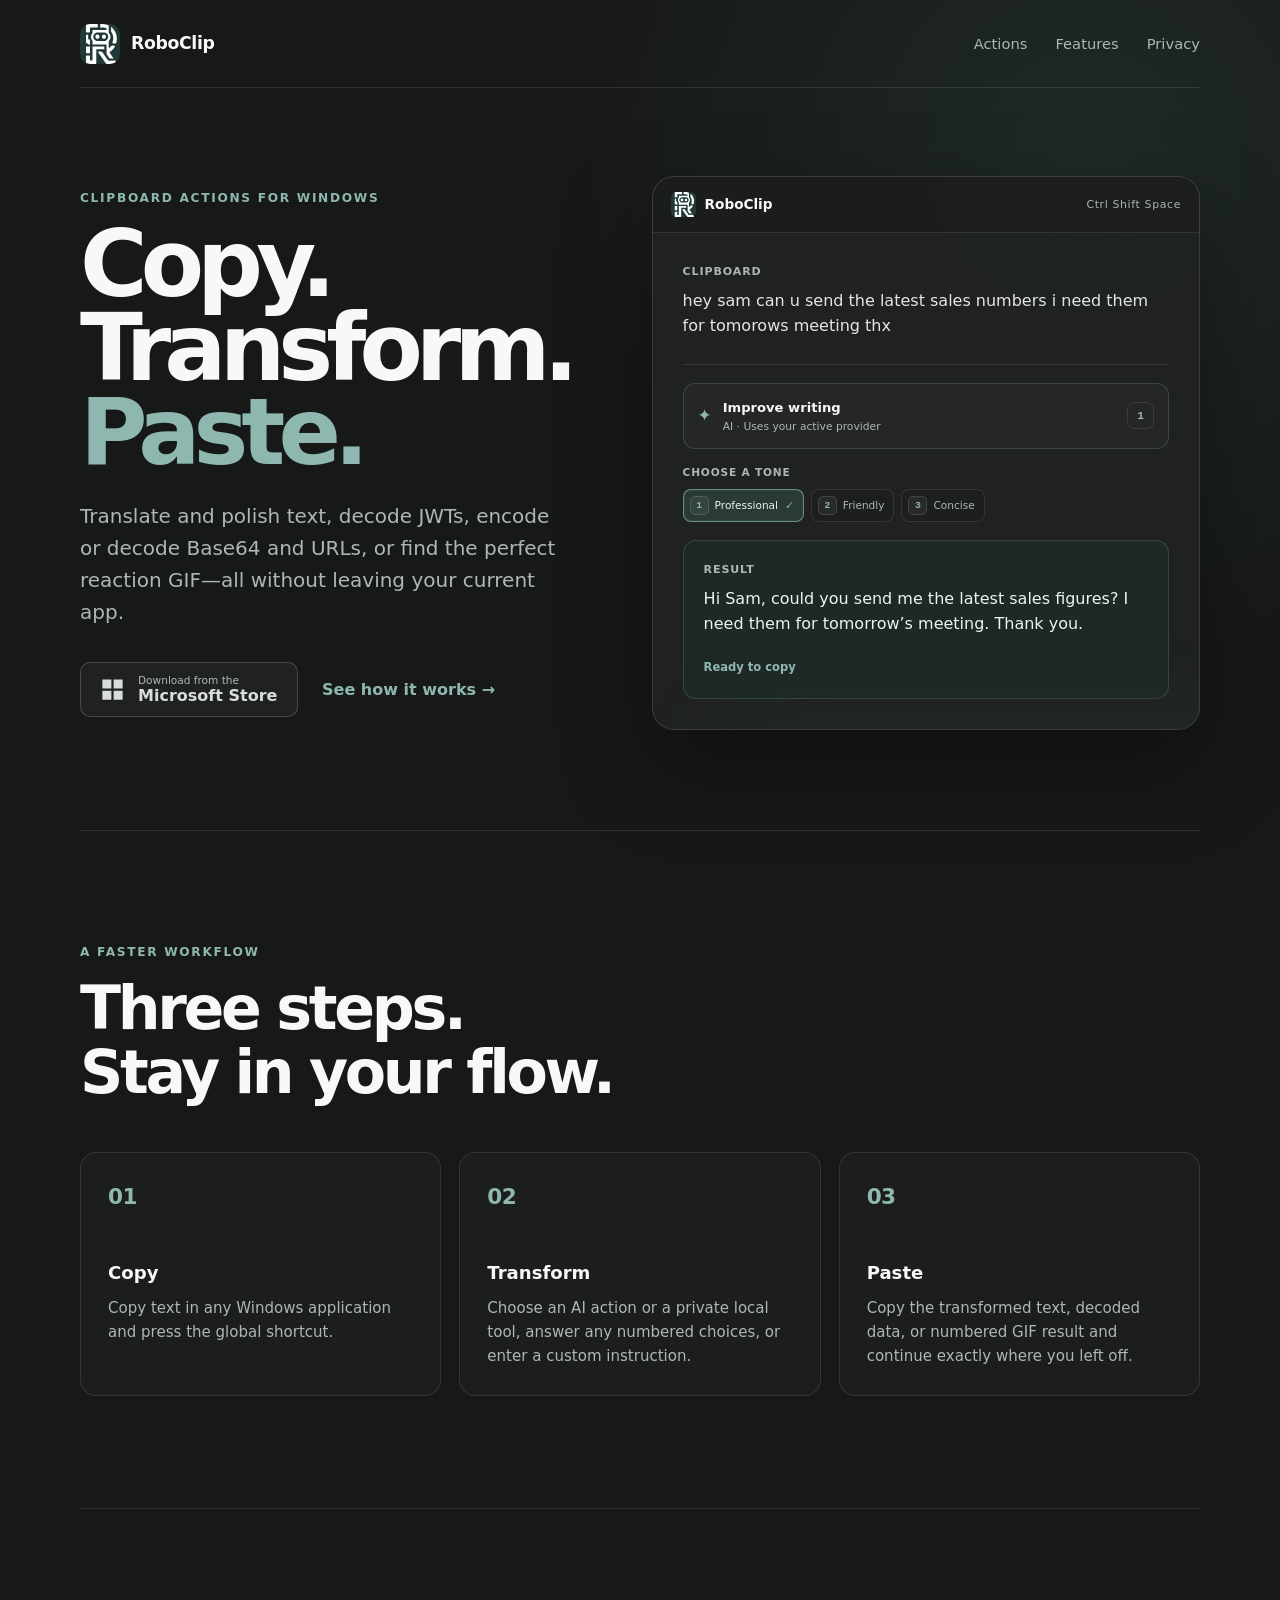
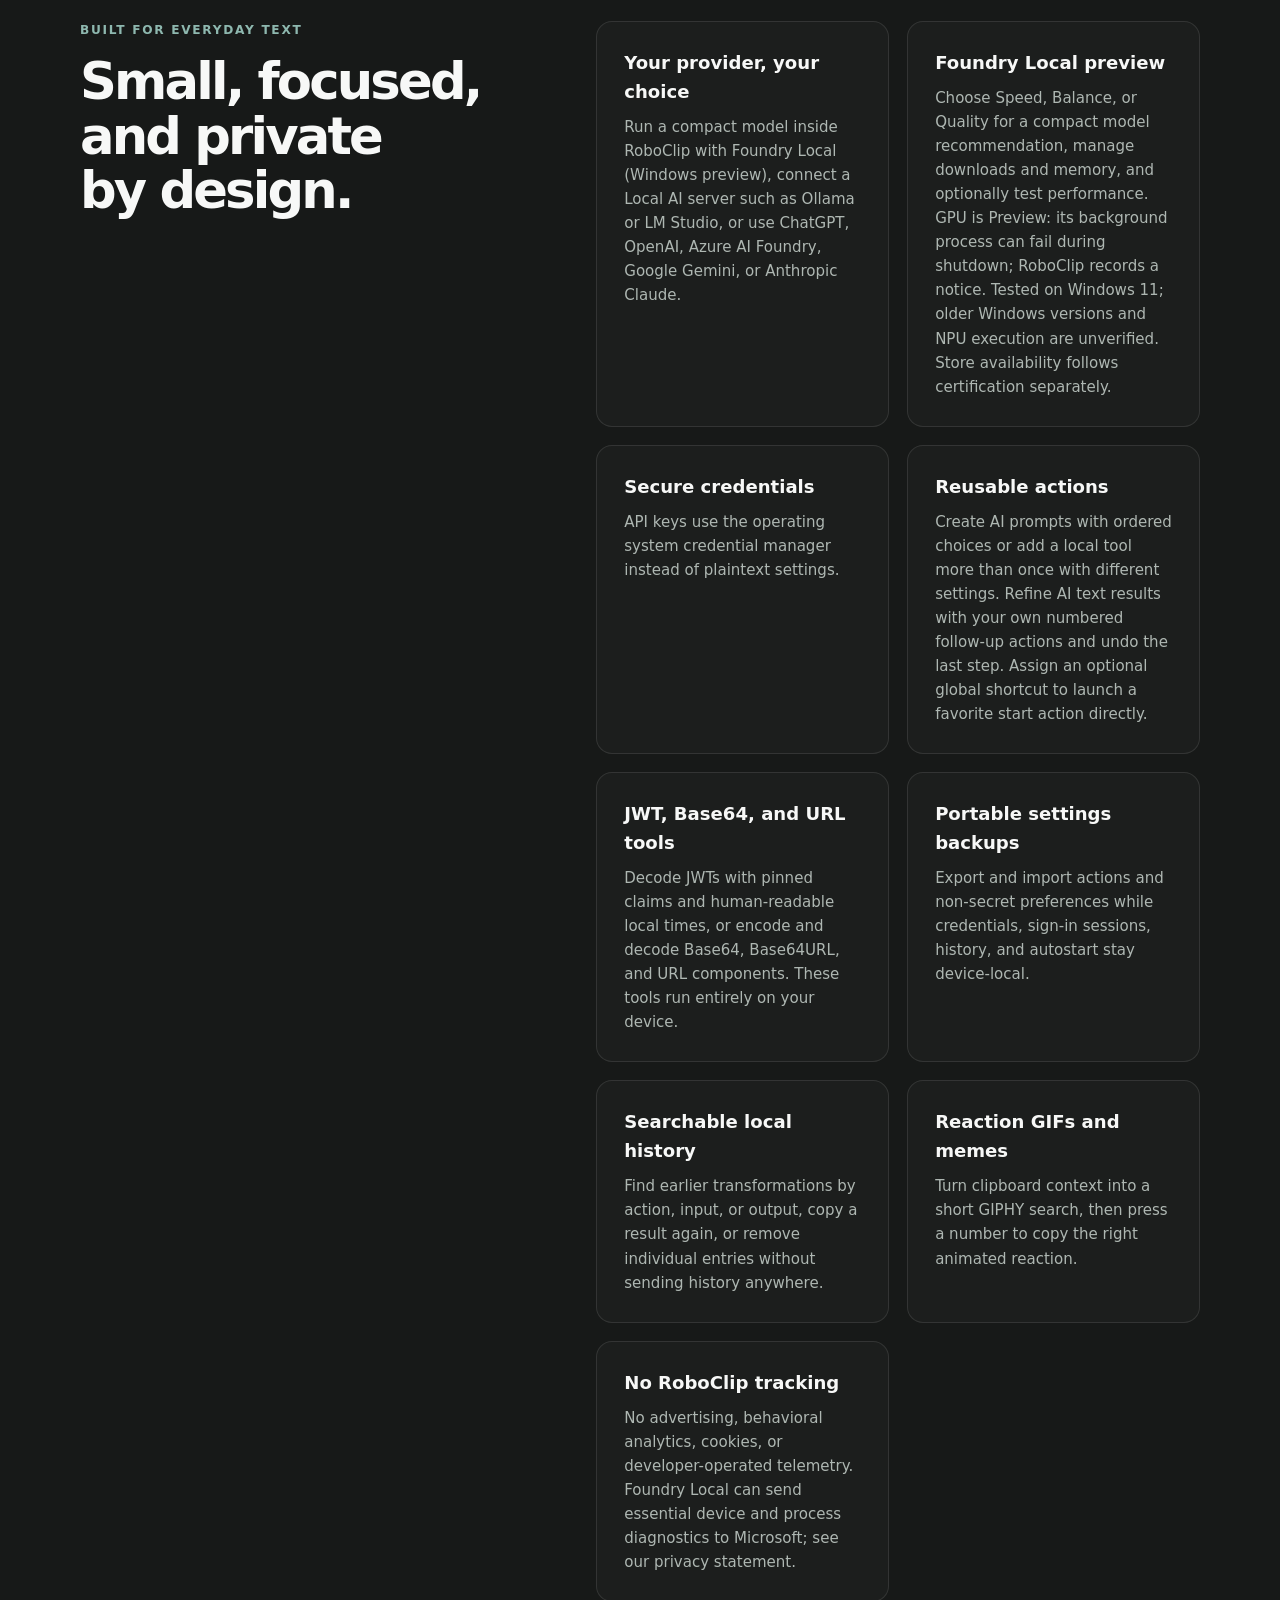
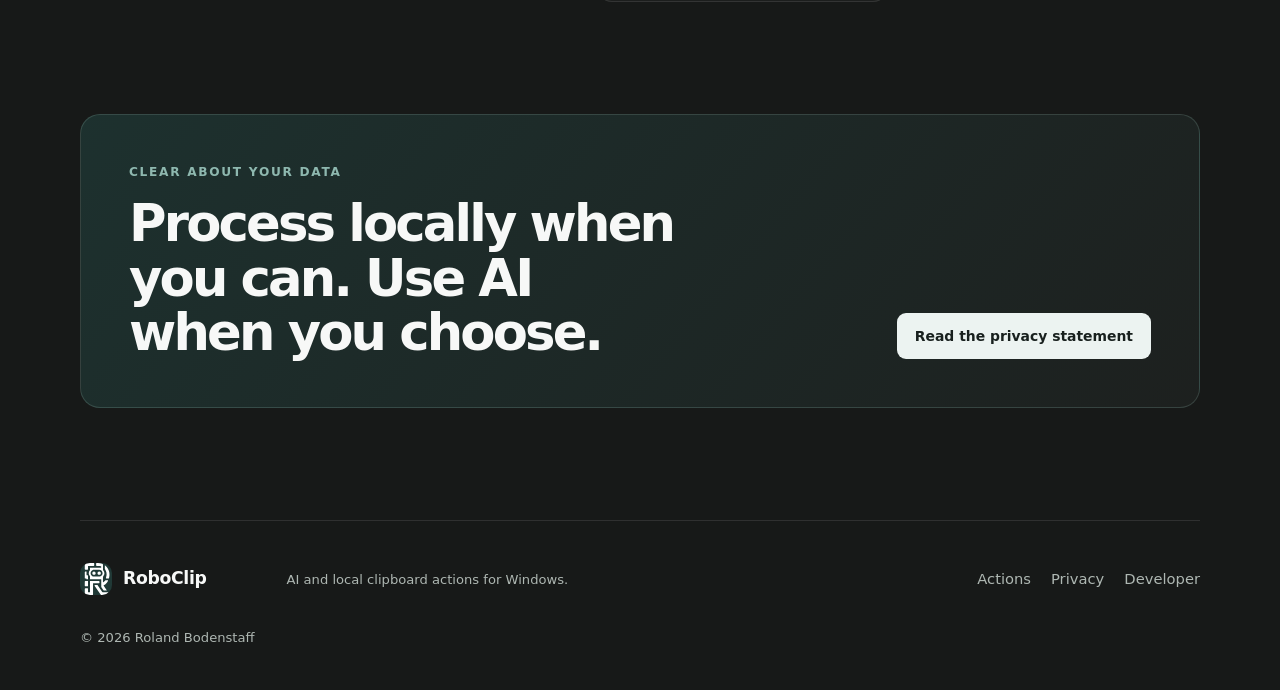
==== index.html @ 467a1751 "docs: align Foundry Local preview and privacy with 0.13.0" ====
<!doctype html>
<html lang="en">
  <head>
    <meta charset="utf-8" />
    <meta name="viewport" content="width=device-width, initial-scale=1" />
    <meta name="theme-color" content="#203936" />
    <meta
      name="description"
      content="RoboClip is a lightweight clipboard assistant for Windows with AI actions and private local tools. Copy, transform, and paste without breaking your flow."
    />
    <meta property="og:title" content="RoboClip — Copy. Transform. Paste." />
    <meta
      property="og:description"
      content="A private-by-design clipboard assistant with AI actions and local tools for Windows."
    />
    <meta property="og:type" content="website" />
    <title>RoboClip — Copy. Transform. Paste.</title>
    <link rel="icon" href="icon.svg" type="image/svg+xml" />
    <link rel="stylesheet" href="styles.css" />
  </head>
  <body>
    <header class="site-header">
      <a class="brand" href="./" aria-label="RoboClip home">
        <img src="icon.svg" width="40" height="40" alt="" />
        <span>RoboClip</span>
      </a>
      <nav aria-label="Primary navigation">
        <a href="actions.html">Actions</a>
        <a class="nav-secondary" href="#features">Features</a>
        <a href="privacy.html">Privacy</a>
      </nav>
    </header>

    <main>
      <section class="hero">
        <div class="hero-copy">
          <p class="eyebrow">Clipboard actions for Windows</p>
          <h1>Copy. Transform.<br /><span>Paste.</span></h1>
          <p class="hero-text">
            Translate and polish text, decode JWTs, encode or decode Base64 and URLs, or
            find the perfect reaction GIF—all without leaving your current app.
          </p>
          <div class="actions">
            <a
              class="store-button"
              href="https://apps.microsoft.com/detail/9p1s52pj8mfq?hl=en-US&amp;gl=NL"
              aria-label="Download RoboClip from Microsoft Store"
            >
              <svg viewBox="0 0 24 24" aria-hidden="true">
                <path d="M3 3h8v8H3V3Zm10 0h8v8h-8V3ZM3 13h8v8H3v-8Zm10 0h8v8h-8v-8Z" />
              </svg>
              <span><small>Download from the</small>Microsoft Store</span>
            </a>
            <a class="text-link" href="#how-it-works">See how it works <span aria-hidden="true">→</span></a>
          </div>
        </div>

        <div class="demo-card" aria-label="Example RoboClip transformation">
          <div class="demo-topbar">
            <span class="demo-brand"><img src="icon.svg" width="25" height="25" alt="" /> RoboClip</span>
            <span class="shortcut">Ctrl Shift Space</span>
          </div>
          <div class="demo-content">
            <p class="demo-label">Clipboard</p>
            <p class="clipboard-text">hey sam can u send the latest sales numbers i need them for tomorows meeting thx</p>
            <div class="demo-action">
              <span class="demo-action-icon" aria-hidden="true">✦</span>
              <span>
                <strong>Improve writing</strong>
                <small>AI · Uses your active provider</small>
              </span>
              <span class="demo-key">1</span>
            </div>
            <div class="tone-picker" aria-label="Tone selection">
              <span class="tone-label">Choose a tone</span>
              <div class="tone-options">
                <span class="tone-option tone-option-active"><kbd>1</kbd> Professional <span class="tone-check" aria-label="Selected">✓</span></span>
                <span class="tone-option"><kbd>2</kbd> Friendly</span>
                <span class="tone-option"><kbd>3</kbd> Concise</span>
              </div>
            </div>
            <div class="result">
              <p class="demo-label">Result</p>
              <p class="result-text">Hi Sam, could you send me the latest sales figures? I need them for tomorrow’s meeting. Thank you.</p>
              <span class="copied">Ready to copy</span>
            </div>
          </div>
        </div>
      </section>

      <section class="section" id="how-it-works">
        <p class="eyebrow">A faster workflow</p>
        <h2 class="workflow-title">Three steps. Stay in your flow.</h2>
        <div class="steps">
          <article>
            <span class="step-number">01</span>
            <h3>Copy</h3>
            <p>Copy text in any Windows application and press the global shortcut.</p>
          </article>
          <article>
            <span class="step-number">02</span>
            <h3>Transform</h3>
            <p>Choose an AI action or a private local tool, answer any numbered choices, or enter a custom instruction.</p>
          </article>
          <article>
            <span class="step-number">03</span>
            <h3>Paste</h3>
            <p>Copy the transformed text, decoded data, or numbered GIF result and continue exactly where you left off.</p>
          </article>
        </div>
      </section>

      <section class="section feature-section" id="features">
        <div>
          <p class="eyebrow">Built for everyday text</p>
          <h2>Small, focused, and private by design.</h2>
        </div>
        <div class="feature-grid">
          <article>
            <h3>Your provider, your choice</h3>
            <p>Run a compact model inside RoboClip with Foundry Local (Windows preview), connect a Local AI server such as Ollama or LM Studio, or use ChatGPT, OpenAI, Azure AI Foundry, Google Gemini, or Anthropic Claude.</p>
          </article>
          <article>
            <h3>Foundry Local preview</h3>
            <p>Choose Speed, Balance, or Quality for a compact model recommendation, manage downloads and memory, and optionally test performance. GPU is Preview: its background process can fail during shutdown; RoboClip records a notice. Tested on Windows 11; older Windows versions and NPU execution are unverified. Store availability follows certification separately.</p>
          </article>
          <article>
            <h3>Secure credentials</h3>
            <p>API keys use the operating system credential manager instead of plaintext settings.</p>
          </article>
          <article>
            <h3>Reusable actions</h3>
            <p>Create AI prompts with ordered choices or add a local tool more than once with different settings. Refine AI text results with your own numbered follow-up actions and undo the last step. Assign an optional global shortcut to launch a favorite start action directly.</p>
          </article>
          <article>
            <h3>JWT, Base64, and URL tools</h3>
            <p>Decode JWTs with pinned claims and human-readable local times, or encode and decode Base64, Base64URL, and URL components. These tools run entirely on your device.</p>
          </article>
          <article>
            <h3>Portable settings backups</h3>
            <p>Export and import actions and non-secret preferences while credentials, sign-in sessions, history, and autostart stay device-local.</p>
          </article>
          <article>
            <h3>Searchable local history</h3>
            <p>Find earlier transformations by action, input, or output, copy a result again, or remove individual entries without sending history anywhere.</p>
          </article>
          <article>
            <h3>Reaction GIFs and memes</h3>
            <p>Turn clipboard context into a short GIPHY search, then press a number to copy the right animated reaction.</p>
          </article>
          <article>
            <h3>No RoboClip tracking</h3>
            <p>No advertising, behavioral analytics, cookies, or developer-operated telemetry. Foundry Local can send essential device and process diagnostics to Microsoft; see our privacy statement.</p>
          </article>
        </div>
      </section>

      <section class="privacy-callout">
        <div>
          <p class="eyebrow">Clear about your data</p>
          <h2>Process locally when you can. Use AI when you choose.</h2>
        </div>
        <a class="button" href="privacy.html">Read the privacy statement</a>
      </section>
    </main>

    <footer>
      <div class="brand footer-brand">
        <img src="icon.svg" width="32" height="32" alt="" />
        <span>RoboClip</span>
      </div>
      <p>AI and local clipboard actions for Windows.</p>
      <div class="footer-links">
        <a href="actions.html">Actions</a>
        <a href="privacy.html">Privacy</a>
        <a href="https://github.com/rolandbodenstaff">Developer</a>
      </div>
      <p class="copyright">© 2026 Roland Bodenstaff</p>
    </footer>
  </body>
</html>
---- styles.css ----
:root {
  color-scheme: dark;
  --bg: #171918;
  --surface: #202321;
  --surface-raised: #292d2a;
  --green: #203936;
  --green-light: #8eb8af;
  --text: #f7f8f7;
  --muted: #aeb7b2;
  --line: rgba(255, 255, 255, 0.1);
  --max: 1120px;
}

* { box-sizing: border-box; }

html { scroll-behavior: smooth; }

body {
  margin: 0;
  background:
    radial-gradient(circle at 85% 4%, rgba(63, 106, 99, 0.2), transparent 32rem),
    var(--bg);
  color: var(--text);
  font-family: Inter, ui-sans-serif, system-ui, -apple-system, BlinkMacSystemFont, "Segoe UI", sans-serif;
  line-height: 1.6;
}

a { color: inherit; }

.site-header,
main,
footer {
  width: min(calc(100% - 40px), var(--max));
  margin-inline: auto;
}

.site-header {
  min-height: 88px;
  display: flex;
  align-items: center;
  justify-content: space-between;
  border-bottom: 1px solid var(--line);
}

.brand {
  display: inline-flex;
  align-items: center;
  gap: 11px;
  text-decoration: none;
  font-size: 1.08rem;
  font-weight: 700;
  letter-spacing: -0.02em;
}

.brand img { border-radius: 10px; }

nav { display: flex; gap: 28px; }

nav a,
.footer-links a {
  color: var(--muted);
  text-decoration: none;
  font-size: 0.92rem;
}

nav a:hover,
.footer-links a:hover,
.text-link:hover { color: var(--text); }

.hero {
  min-height: 680px;
  display: grid;
  grid-template-columns: 0.94fr 1.06fr;
  align-items: center;
  gap: 80px;
  padding: 88px 0 100px;
}

.eyebrow {
  margin: 0 0 14px;
  color: var(--green-light);
  font-size: 0.76rem;
  font-weight: 750;
  letter-spacing: 0.14em;
  text-transform: uppercase;
}

h1,
h2,
h3,
p { margin-top: 0; }

h1 {
  margin-bottom: 26px;
  font-size: clamp(3.7rem, 7.2vw, 6.6rem);
  line-height: 0.91;
  letter-spacing: -0.075em;
}

h1 span { color: var(--green-light); }

.hero-text {
  max-width: 590px;
  color: var(--muted);
  font-size: clamp(1.05rem, 2vw, 1.25rem);
}

.actions {
  display: flex;
  align-items: center;
  flex-wrap: wrap;
  gap: 24px;
  margin-top: 34px;
}

.store-button {
  display: inline-flex;
  align-items: center;
  gap: 12px;
  min-width: 218px;
  padding: 11px 18px;
  border: 1px solid rgba(255, 255, 255, 0.18);
  border-radius: 10px;
  background: rgba(255, 255, 255, 0.04);
  color: #d8dcda;
  font-weight: 650;
  line-height: 1.15;
  text-decoration: none;
  transition: border-color 160ms ease, background 160ms ease;
}

.store-button:hover { border-color: #416963; background: rgba(32, 57, 54, 0.72); }
.store-button svg { width: 27px; fill: currentColor; }
.store-button small { display: block; color: var(--muted); font-size: 0.66rem; font-weight: 500; }
.text-link { color: var(--green-light); text-decoration: none; font-weight: 650; }

.demo-card {
  position: relative;
  overflow: hidden;
  border: 1px solid rgba(255, 255, 255, 0.12);
  border-radius: 22px;
  background: rgba(32, 35, 33, 0.95);
  box-shadow: 0 36px 90px rgba(0, 0, 0, 0.34);
}

.demo-card::after {
  content: "";
  position: absolute;
  inset: auto -15% -45% 15%;
  height: 240px;
  background: rgba(63, 106, 99, 0.15);
  filter: blur(50px);
  pointer-events: none;
}

.demo-topbar {
  display: flex;
  align-items: center;
  justify-content: space-between;
  padding: 15px 18px;
  border-bottom: 1px solid var(--line);
  background: rgba(0, 0, 0, 0.14);
}

.demo-brand { display: flex; align-items: center; gap: 9px; font-size: 0.85rem; font-weight: 700; }
.shortcut { color: var(--muted); font-size: 0.68rem; letter-spacing: 0.06em; }
.demo-content { position: relative; z-index: 1; padding: 30px; }
.demo-label { margin-bottom: 7px; color: var(--muted); font-size: 0.69rem; font-weight: 700; letter-spacing: 0.08em; text-transform: uppercase; }
.clipboard-text { padding-bottom: 25px; border-bottom: 1px solid var(--line); color: #e3e6e4; }
.demo-action {
  display: flex;
  align-items: center;
  gap: 11px;
  margin: 18px 0;
  padding: 13px 14px;
  border: 1px solid rgba(142, 184, 175, 0.22);
  border-radius: 12px;
  background: rgba(255, 255, 255, 0.025);
}
.demo-action-icon { color: var(--green-light); font-size: 1.05rem; }
.demo-action strong { display: block; font-size: 0.82rem; }
.demo-action small { display: block; color: var(--muted); font-size: 0.67rem; }
.demo-key {
  display: grid;
  width: 27px;
  height: 27px;
  margin-left: auto;
  place-items: center;
  border: 1px solid var(--line);
  border-radius: 7px;
  color: var(--muted);
  font: 700 0.7rem ui-monospace, SFMono-Regular, Consolas, monospace;
}
.tone-picker { margin: -3px 0 18px; }
.tone-label { display: block; margin-bottom: 8px; color: var(--muted); font-size: 0.66rem; font-weight: 700; text-transform: uppercase; letter-spacing: 0.08em; }
.tone-options { display: flex; flex-wrap: wrap; gap: 7px; }
.tone-option { display: inline-flex; align-items: center; gap: 6px; padding: 6px 9px 6px 6px; border: 1px solid var(--line); border-radius: 8px; background: rgba(0, 0, 0, 0.08); color: var(--muted); font-size: 0.66rem; white-space: nowrap; }
.tone-option-active { border-color: rgba(142, 184, 175, 0.65); background: rgba(63, 106, 99, 0.34); color: #eef2f0; box-shadow: inset 0 0 0 1px rgba(142, 184, 175, 0.08); }
.tone-option kbd { display: grid; width: 19px; height: 19px; place-items: center; border: 1px solid rgba(255, 255, 255, 0.13); border-radius: 5px; background: rgba(255, 255, 255, 0.05); color: var(--green-light); font: 700 0.61rem ui-monospace, SFMono-Regular, Consolas, monospace; }
.tone-check { margin-left: 1px; color: var(--green-light); font-weight: 800; }
.result { padding: 20px; border: 1px solid rgba(142, 184, 175, 0.2); border-radius: 13px; background: rgba(32, 57, 54, 0.3); }
.result-text { margin-bottom: 16px; color: #eef2f0; }
.copied { color: var(--green-light); font-size: 0.72rem; font-weight: 700; }

.section { padding: 112px 0; border-top: 1px solid var(--line); }

h2 {
  max-width: 760px;
  margin-bottom: 48px;
  font-size: clamp(2.15rem, 4.7vw, 4rem);
  line-height: 1.06;
  letter-spacing: -0.055em;
  text-wrap: balance;
}

.workflow-title { max-width: 920px; }

.steps,
.feature-grid { display: grid; grid-template-columns: repeat(3, 1fr); gap: 18px; }

.steps article,
.feature-grid article {
  min-height: 230px;
  padding: 27px;
  border: 1px solid var(--line);
  border-radius: 16px;
  background: rgba(255, 255, 255, 0.025);
}

.step-number { display: block; margin-bottom: 44px; color: var(--green-light); font-size: 1.35rem; font-weight: 800; letter-spacing: -0.03em; }
h3 { margin-bottom: 8px; font-size: 1.13rem; }
.steps p,
.feature-grid p { margin-bottom: 0; color: var(--muted); font-size: 0.94rem; }

.feature-section {
  display: grid;
  grid-template-columns: 0.85fr 1.15fr;
  gap: 70px;
}

.feature-section h2 { font-size: clamp(2.1rem, 4vw, 3.5rem); }
.feature-grid { grid-template-columns: repeat(2, 1fr); }
.feature-grid article { min-height: 190px; }

.privacy-callout {
  display: flex;
  align-items: end;
  justify-content: space-between;
  gap: 50px;
  margin: 0 0 112px;
  padding: 48px;
  border: 1px solid rgba(142, 184, 175, 0.22);
  border-radius: 20px;
  background: linear-gradient(130deg, rgba(32, 57, 54, 0.75), rgba(32, 35, 33, 0.75));
}

.privacy-callout h2 { max-width: 780px; margin-bottom: 0; font-size: clamp(1.8rem, 4vw, 3.2rem); }
.button { flex: 0 0 auto; padding: 12px 18px; border-radius: 9px; background: #ecf3f1; color: #18201e; text-decoration: none; font-size: 0.87rem; font-weight: 750; }

footer {
  display: grid;
  grid-template-columns: auto 1fr auto;
  align-items: center;
  gap: 32px;
  padding: 42px 0;
  border-top: 1px solid var(--line);
  color: var(--muted);
  font-size: 0.82rem;
}

footer p { margin: 0; }
.footer-brand { color: var(--text); }
.footer-links { display: flex; gap: 20px; }
.copyright { text-align: right; }

.legal-main { max-width: 840px; padding: 76px 0 120px; }
.legal-main h1 { margin-bottom: 18px; font-size: clamp(3rem, 7vw, 5rem); }
.legal-meta { margin-bottom: 60px; color: var(--muted); }
.legal-intro { margin-bottom: 50px; color: #d9dedb; font-size: 1.15rem; }
.legal-main section { padding: 30px 0; border-top: 1px solid var(--line); }
.legal-main h2 { margin-bottom: 18px; font-size: 1.6rem; letter-spacing: -0.03em; }
.legal-main p,
.legal-main li { color: #c3cbc7; }
.legal-main li + li { margin-top: 8px; }
.legal-main a { color: var(--green-light); }

.guide-main { max-width: 960px; padding: 76px 0 120px; }
.guide-hero { max-width: 780px; margin-bottom: 74px; }
.guide-hero h1 { margin-bottom: 24px; font-size: clamp(3.1rem, 7vw, 5.6rem); }
.guide-intro { color: #d9dedb; font-size: 1.18rem; }
.guide-section { padding: 46px 0; border-top: 1px solid var(--line); }
.guide-section h2 { margin-bottom: 22px; font-size: clamp(1.8rem, 4vw, 2.7rem); }
.guide-section > p { max-width: 760px; color: #c3cbc7; }
.guide-grid { display: grid; grid-template-columns: repeat(3, 1fr); gap: 16px; margin-top: 28px; }
.guide-card { padding: 24px; border: 1px solid var(--line); border-radius: 15px; background: rgba(255, 255, 255, 0.025); }
.guide-card .step-number { margin-bottom: 22px; }
.guide-card p { margin-bottom: 0; color: var(--muted); font-size: 0.92rem; }
.action-types { display: grid; grid-template-columns: 1fr 1fr; gap: 18px; margin-top: 28px; }
.action-type { padding: 28px; border: 1px solid var(--line); border-radius: 16px; background: rgba(255, 255, 255, 0.025); }
.action-type p { color: var(--muted); }
.action-type p:last-child { margin-bottom: 0; }
.action-example { margin-top: 26px; padding: 24px; border: 1px solid rgba(142, 184, 175, 0.22); border-radius: 16px; background: rgba(32, 57, 54, 0.32); }
.action-example pre { overflow-x: auto; margin: 0; color: #e8efed; font: 0.88rem/1.7 ui-monospace, SFMono-Regular, Consolas, monospace; white-space: pre-wrap; }
.tip-list { padding-left: 1.25rem; color: #c3cbc7; }
.tip-list li + li { margin-top: 10px; }
.guide-cta { display: flex; align-items: center; justify-content: space-between; gap: 30px; margin-top: 26px; padding: 28px; border: 1px solid rgba(142, 184, 175, 0.22); border-radius: 16px; background: linear-gradient(130deg, rgba(32, 57, 54, 0.72), rgba(32, 35, 33, 0.72)); }
.guide-cta p { margin: 0; color: #d9dedb; }

@media (max-width: 850px) {
  .hero { grid-template-columns: 1fr; gap: 60px; padding-top: 70px; }
  .feature-section { grid-template-columns: 1fr; gap: 20px; }
  .steps { grid-template-columns: 1fr; }
  .steps article { min-height: 0; }
  .step-number { margin-bottom: 32px; }
  .privacy-callout { align-items: flex-start; flex-direction: column; }
  .guide-grid { grid-template-columns: 1fr; }
  .action-types { grid-template-columns: 1fr; }
  footer { grid-template-columns: 1fr; gap: 15px; }
  .copyright { text-align: left; }
}

@media (max-width: 560px) {
  .site-header, main, footer { width: min(calc(100% - 28px), var(--max)); }
  .site-header { min-height: 72px; }
  nav { gap: 16px; }
  nav { gap: 14px; }
  nav .nav-secondary { display: none; }
  .hero { min-height: auto; padding: 62px 0 80px; }
  h1 { font-size: 3.7rem; }
  .demo-content { padding: 22px; }
  .section { padding: 82px 0; }
  .feature-grid { grid-template-columns: 1fr; }
  .feature-grid article { min-height: 0; }
  .privacy-callout { margin-bottom: 82px; padding: 30px; }
  .guide-main { padding-top: 58px; }
  .guide-cta { align-items: flex-start; flex-direction: column; }
}

@media (prefers-reduced-motion: reduce) {
  html { scroll-behavior: auto; }
}
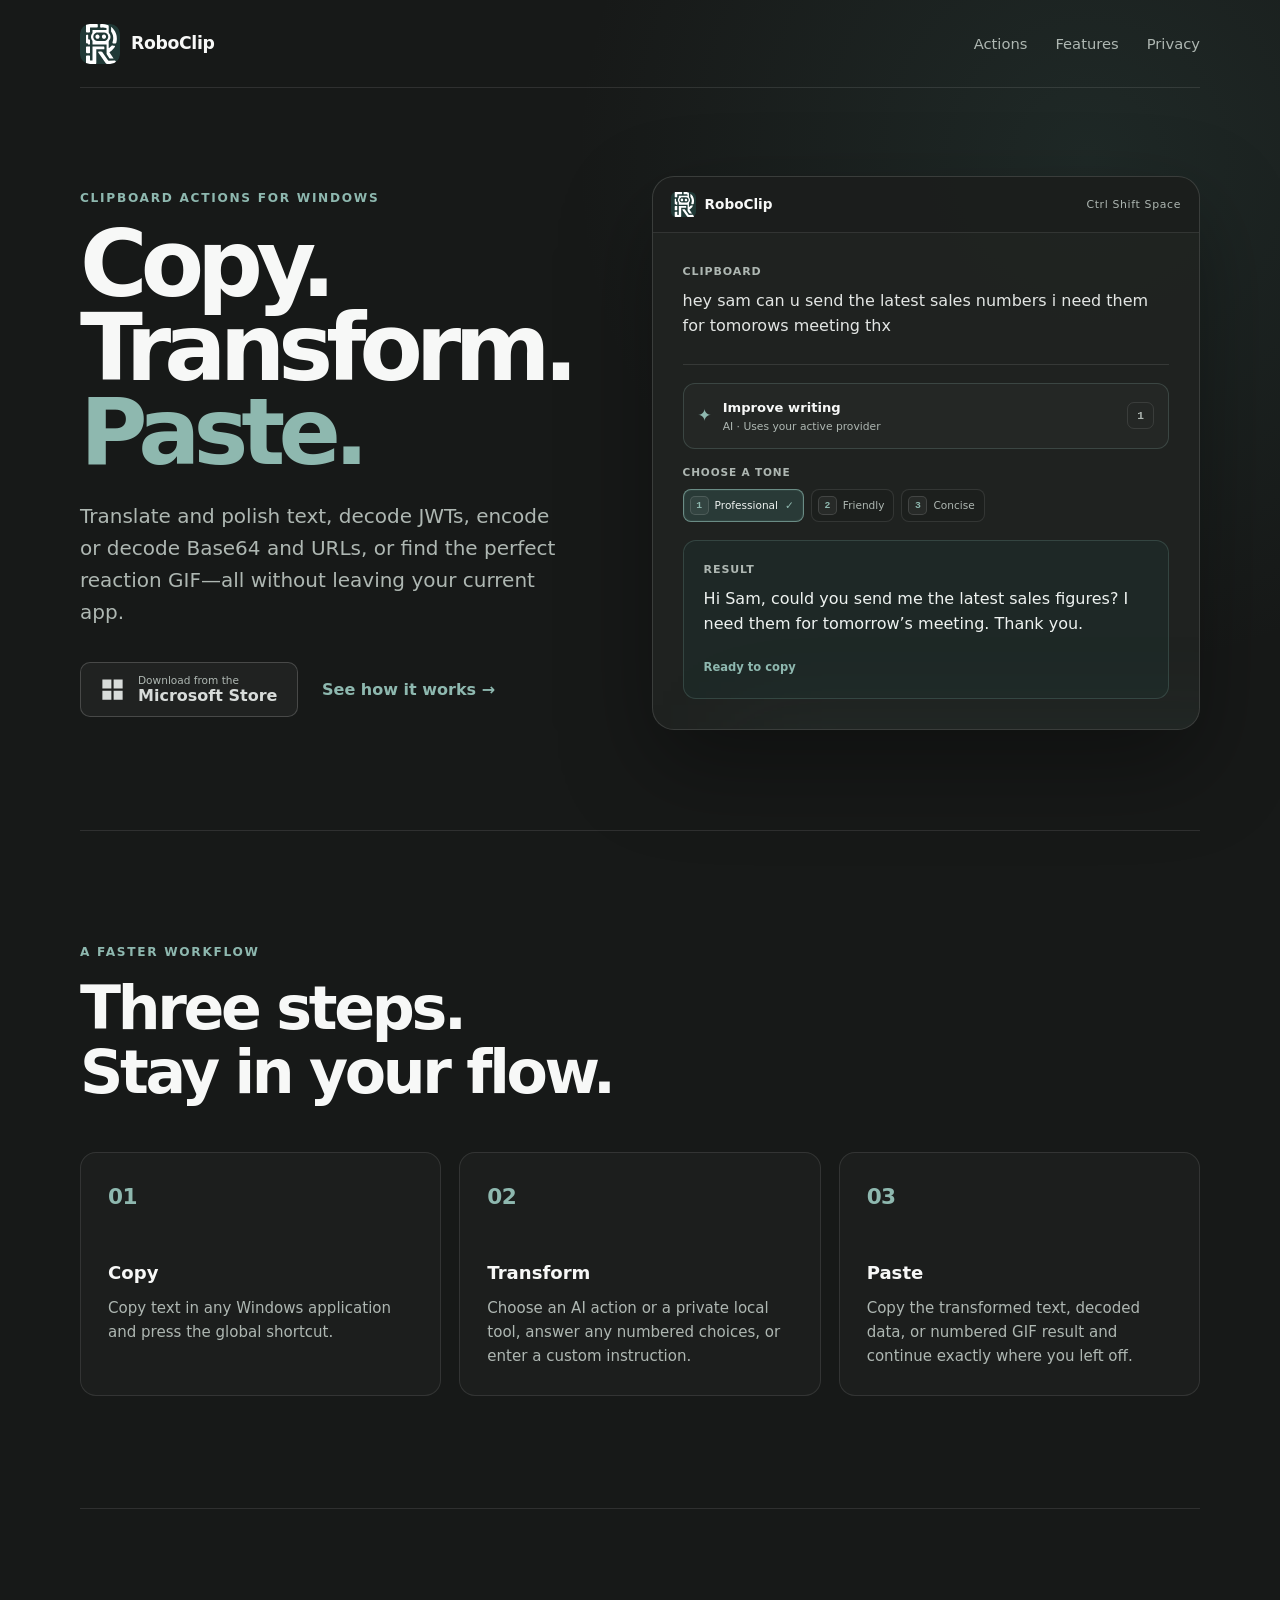
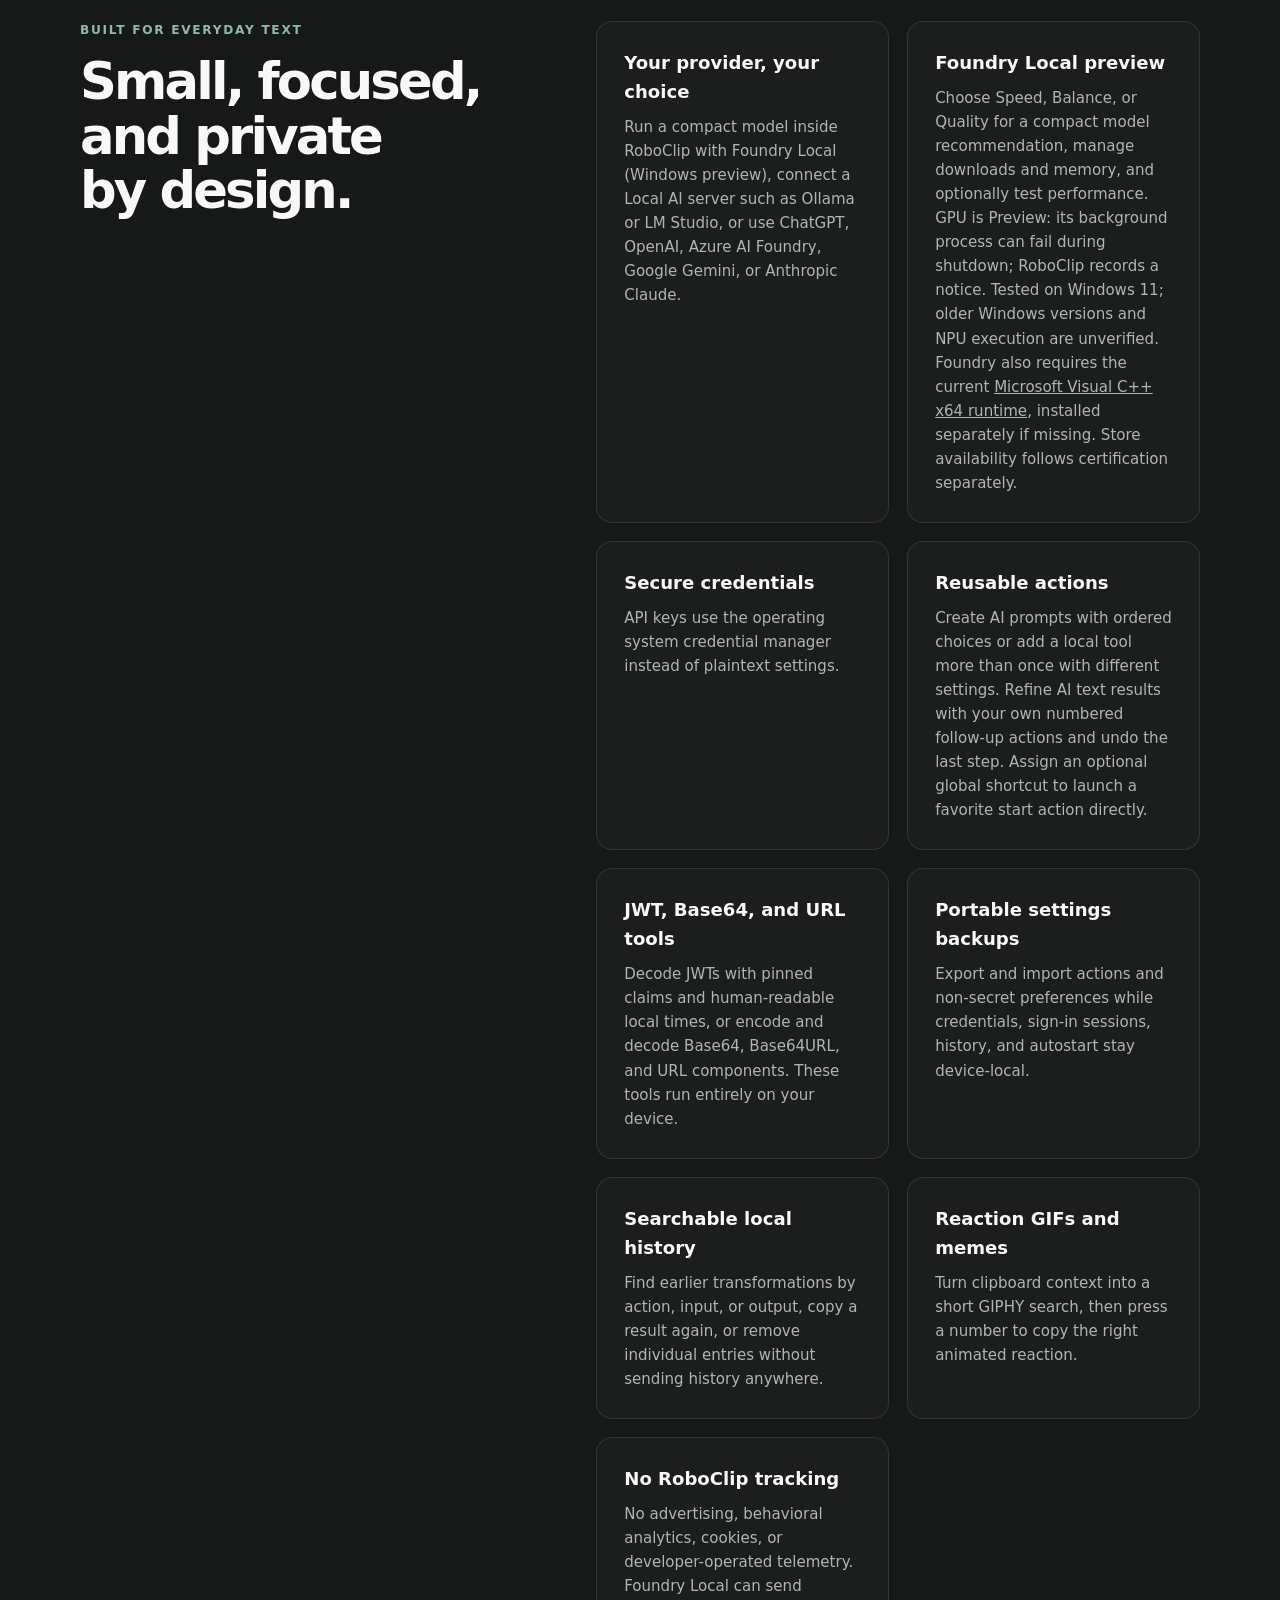
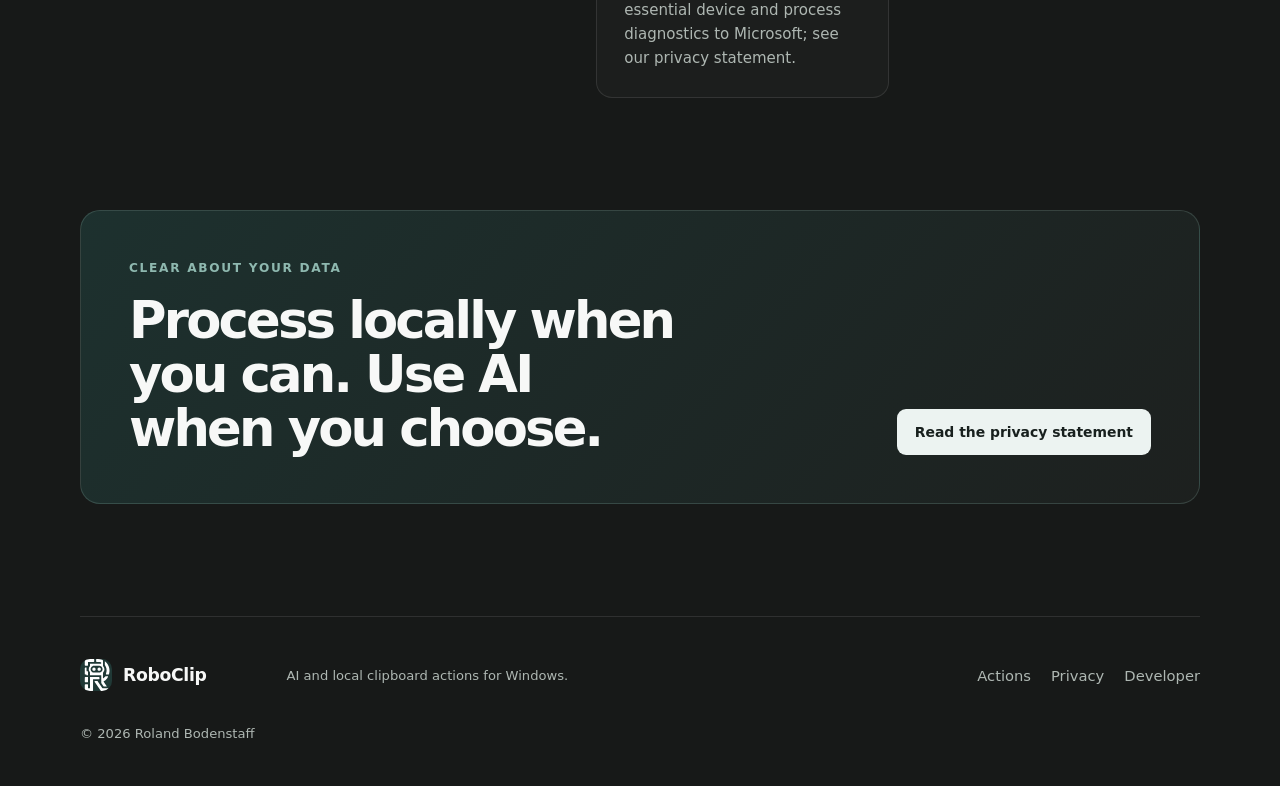
==== commit 4a6ca951: "docs: state native Windows runtime prerequisite" ====
--- a/index.html
+++ b/index.html
@@ -122,7 +122,7 @@
           </article>
           <article>
             <h3>Foundry Local preview</h3>
-            <p>Choose Speed, Balance, or Quality for a compact model recommendation, manage downloads and memory, and optionally test performance. GPU is Preview: its background process can fail during shutdown; RoboClip records a notice. Tested on Windows 11; older Windows versions and NPU execution are unverified. Store availability follows certification separately.</p>
+            <p>Choose Speed, Balance, or Quality for a compact model recommendation, manage downloads and memory, and optionally test performance. GPU is Preview: its background process can fail during shutdown; RoboClip records a notice. Tested on Windows 11; older Windows versions and NPU execution are unverified. Foundry also requires the current <a href="https://learn.microsoft.com/en-us/cpp/windows/latest-supported-vc-redist/">Microsoft Visual C++ x64 runtime</a>, installed separately if missing. Store availability follows certification separately.</p>
           </article>
           <article>
             <h3>Secure credentials</h3>
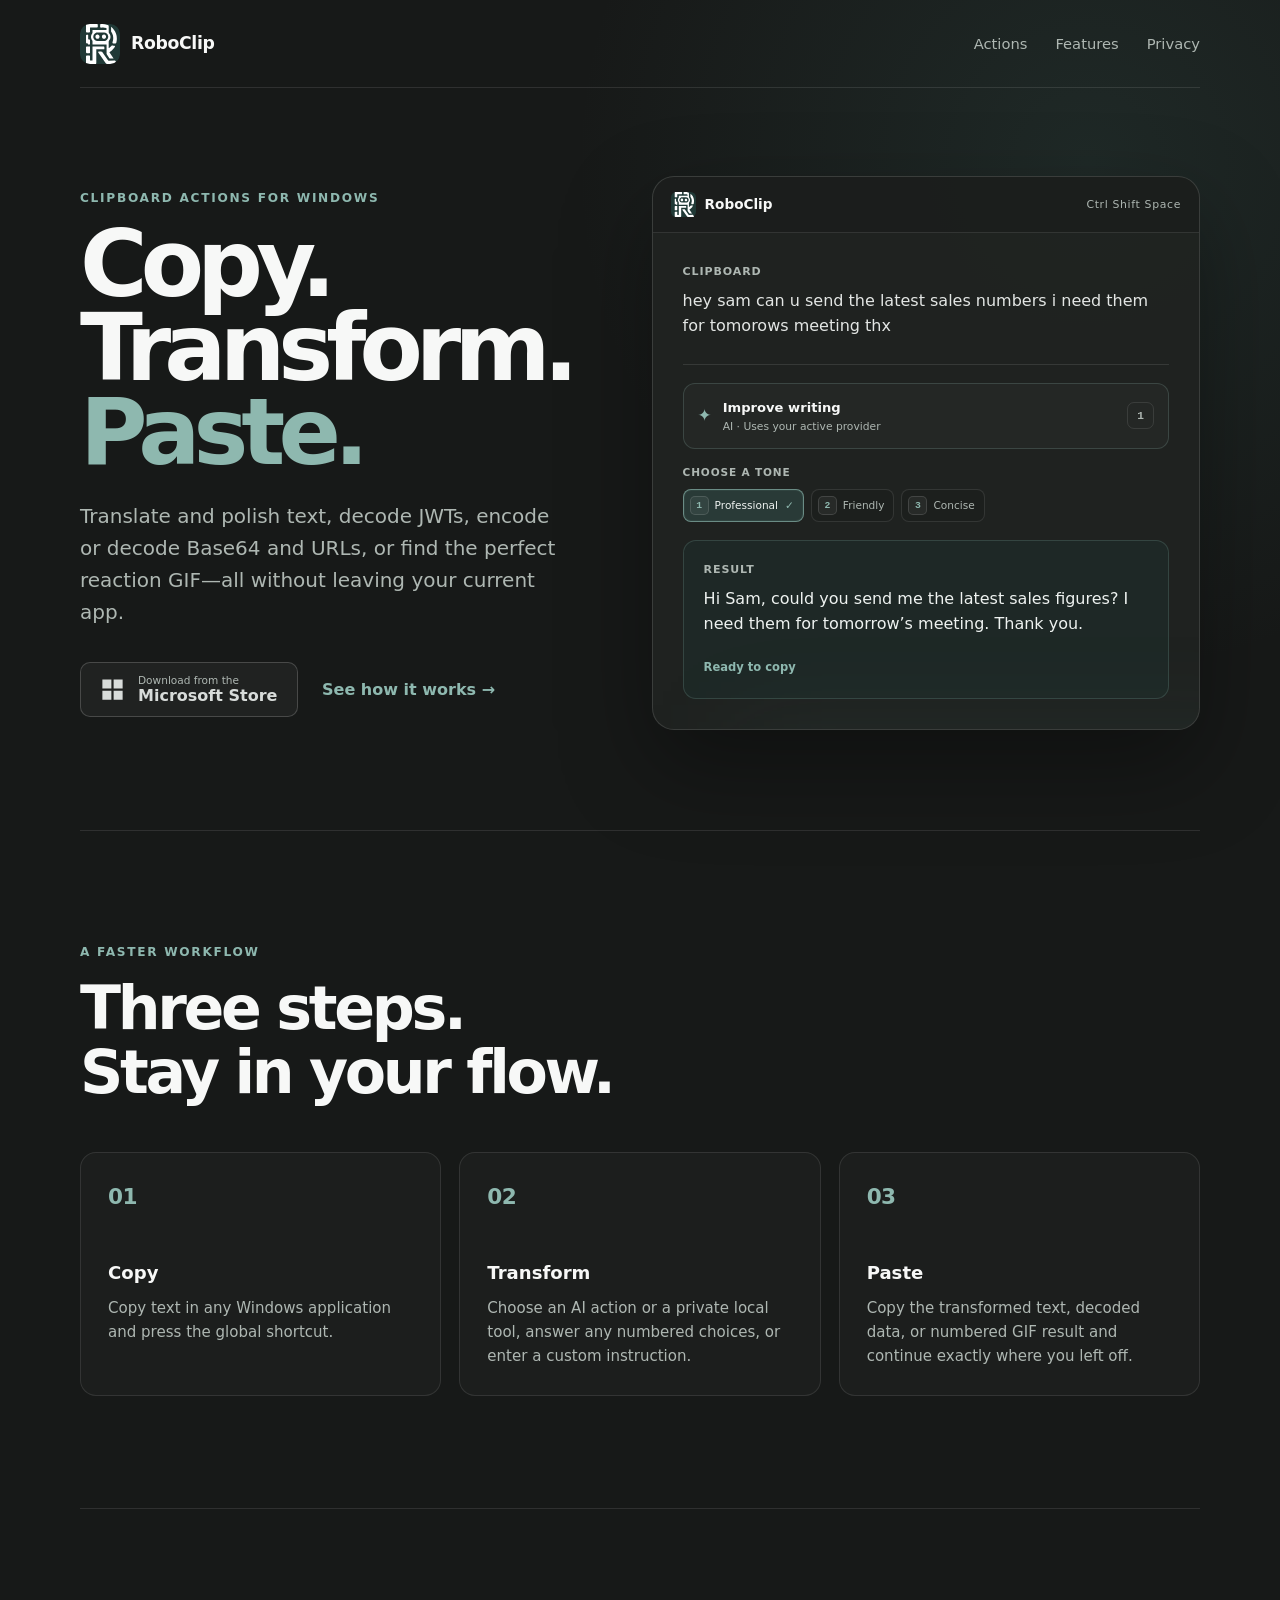
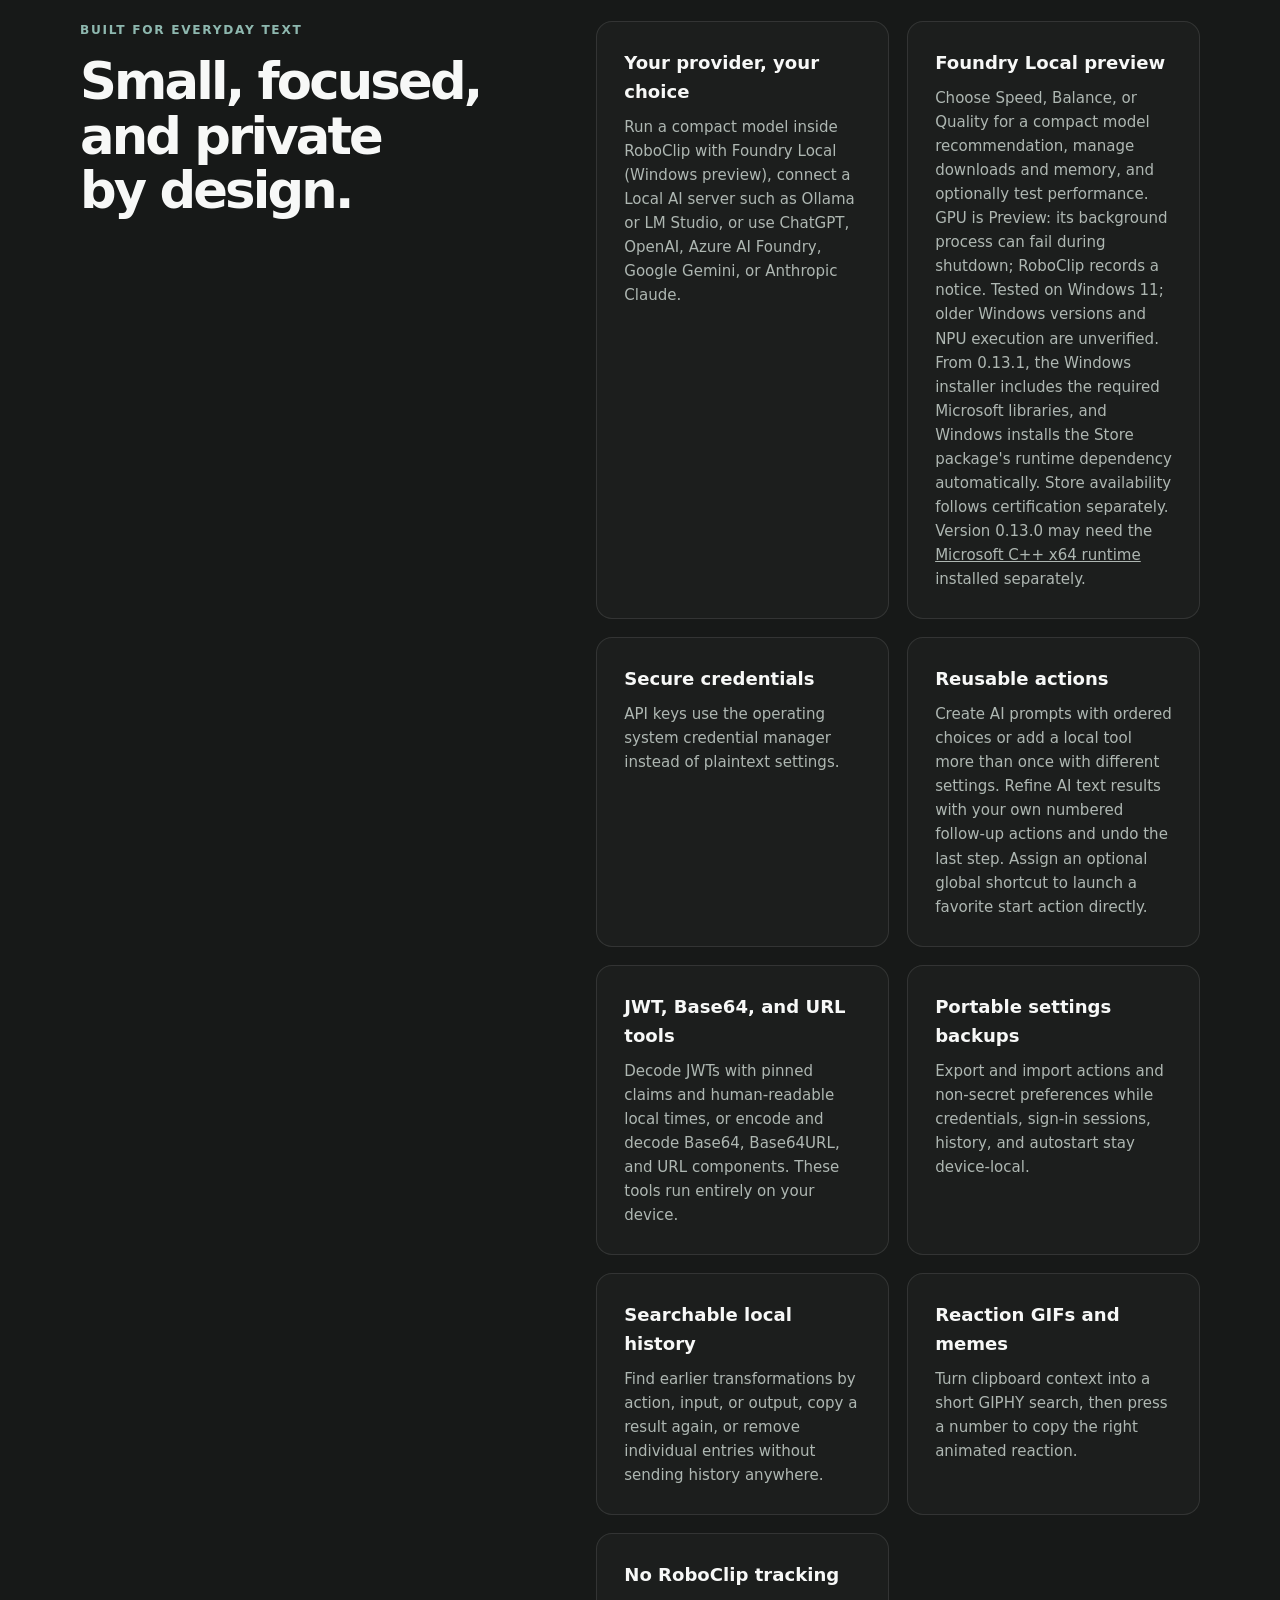
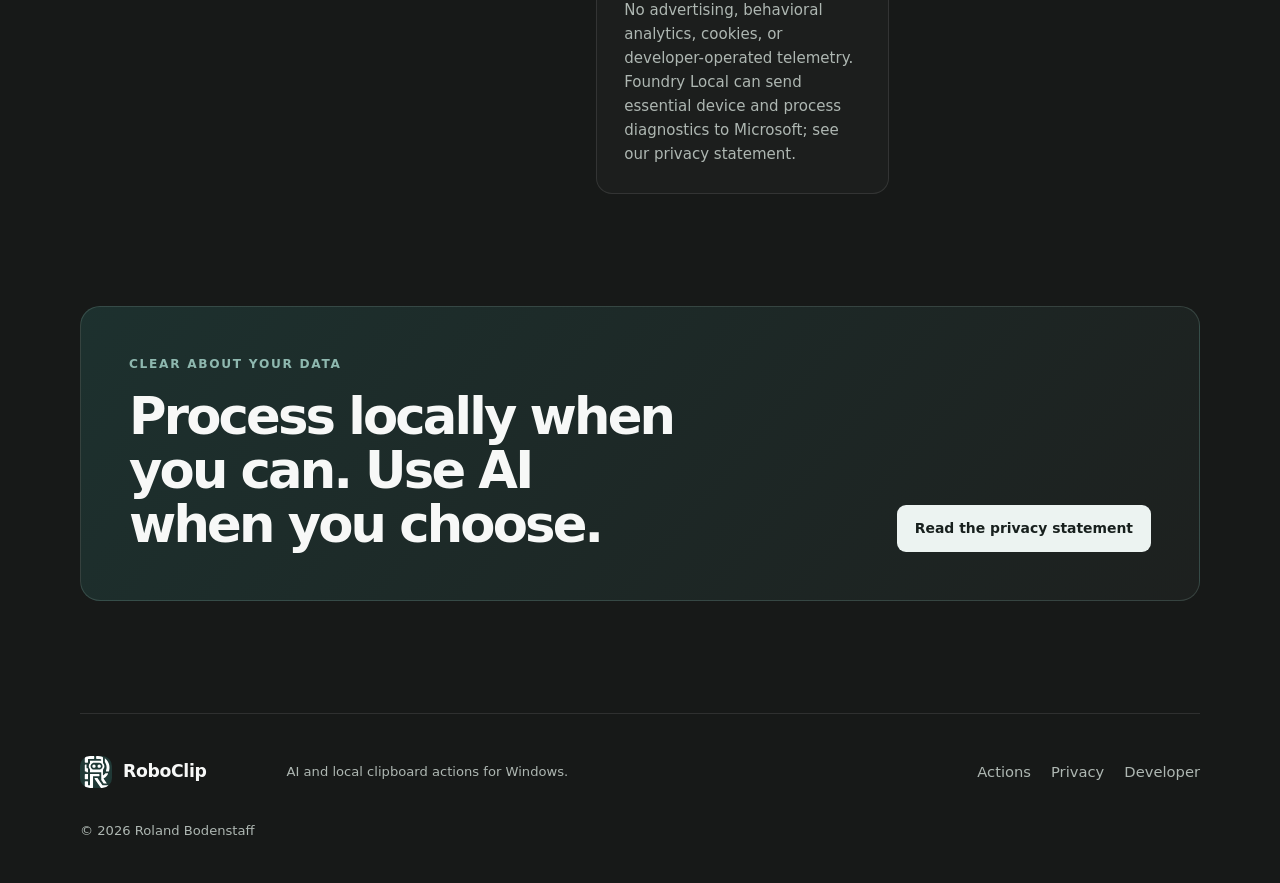
==== commit 8570038c: "docs: describe included Windows runtime in 0.13.1" ====
--- a/index.html
+++ b/index.html
@@ -122,7 +122,7 @@
           </article>
           <article>
             <h3>Foundry Local preview</h3>
-            <p>Choose Speed, Balance, or Quality for a compact model recommendation, manage downloads and memory, and optionally test performance. GPU is Preview: its background process can fail during shutdown; RoboClip records a notice. Tested on Windows 11; older Windows versions and NPU execution are unverified. Foundry also requires the current <a href="https://learn.microsoft.com/en-us/cpp/windows/latest-supported-vc-redist/">Microsoft Visual C++ x64 runtime</a>, installed separately if missing. Store availability follows certification separately.</p>
+            <p>Choose Speed, Balance, or Quality for a compact model recommendation, manage downloads and memory, and optionally test performance. GPU is Preview: its background process can fail during shutdown; RoboClip records a notice. Tested on Windows 11; older Windows versions and NPU execution are unverified. From 0.13.1, the Windows installer includes the required Microsoft libraries, and Windows installs the Store package's runtime dependency automatically. Store availability follows certification separately. Version 0.13.0 may need the <a href="https://learn.microsoft.com/en-us/cpp/windows/latest-supported-vc-redist/">Microsoft C++ x64 runtime</a> installed separately.</p>
           </article>
           <article>
             <h3>Secure credentials</h3>
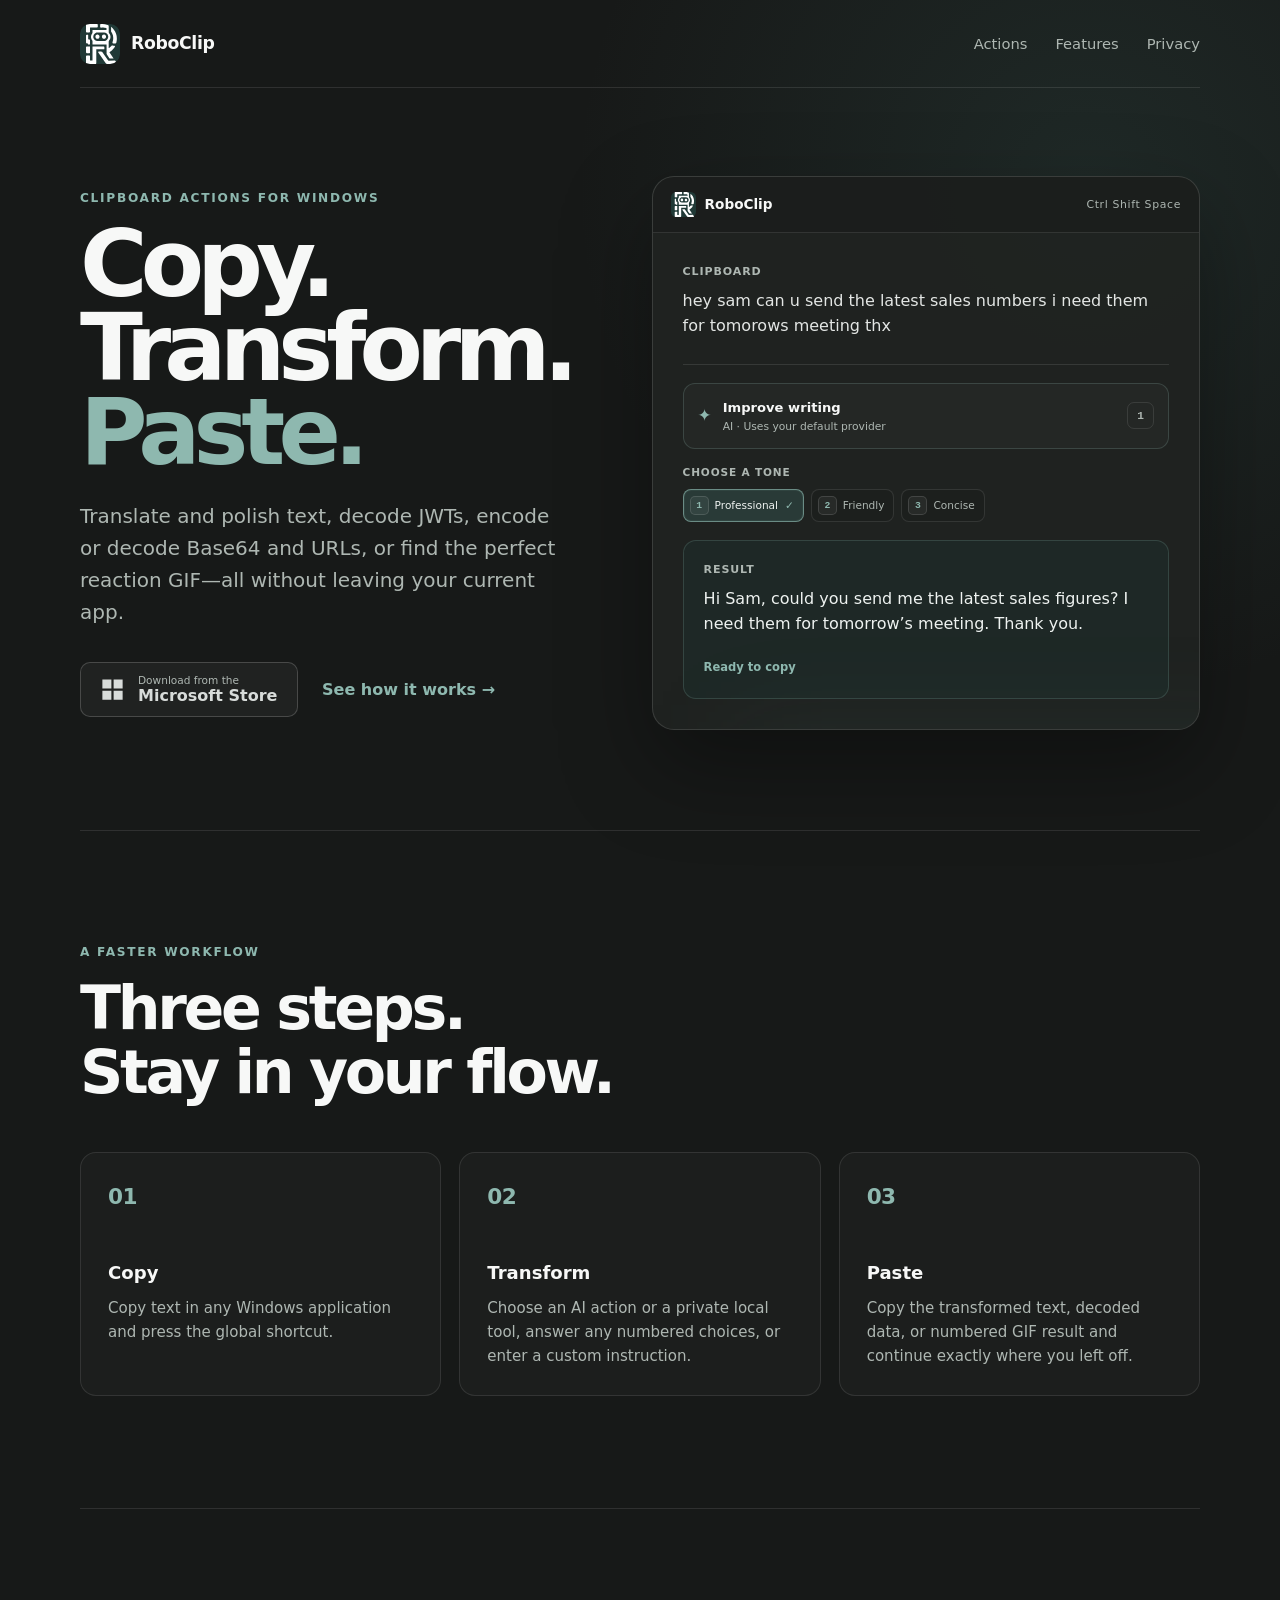
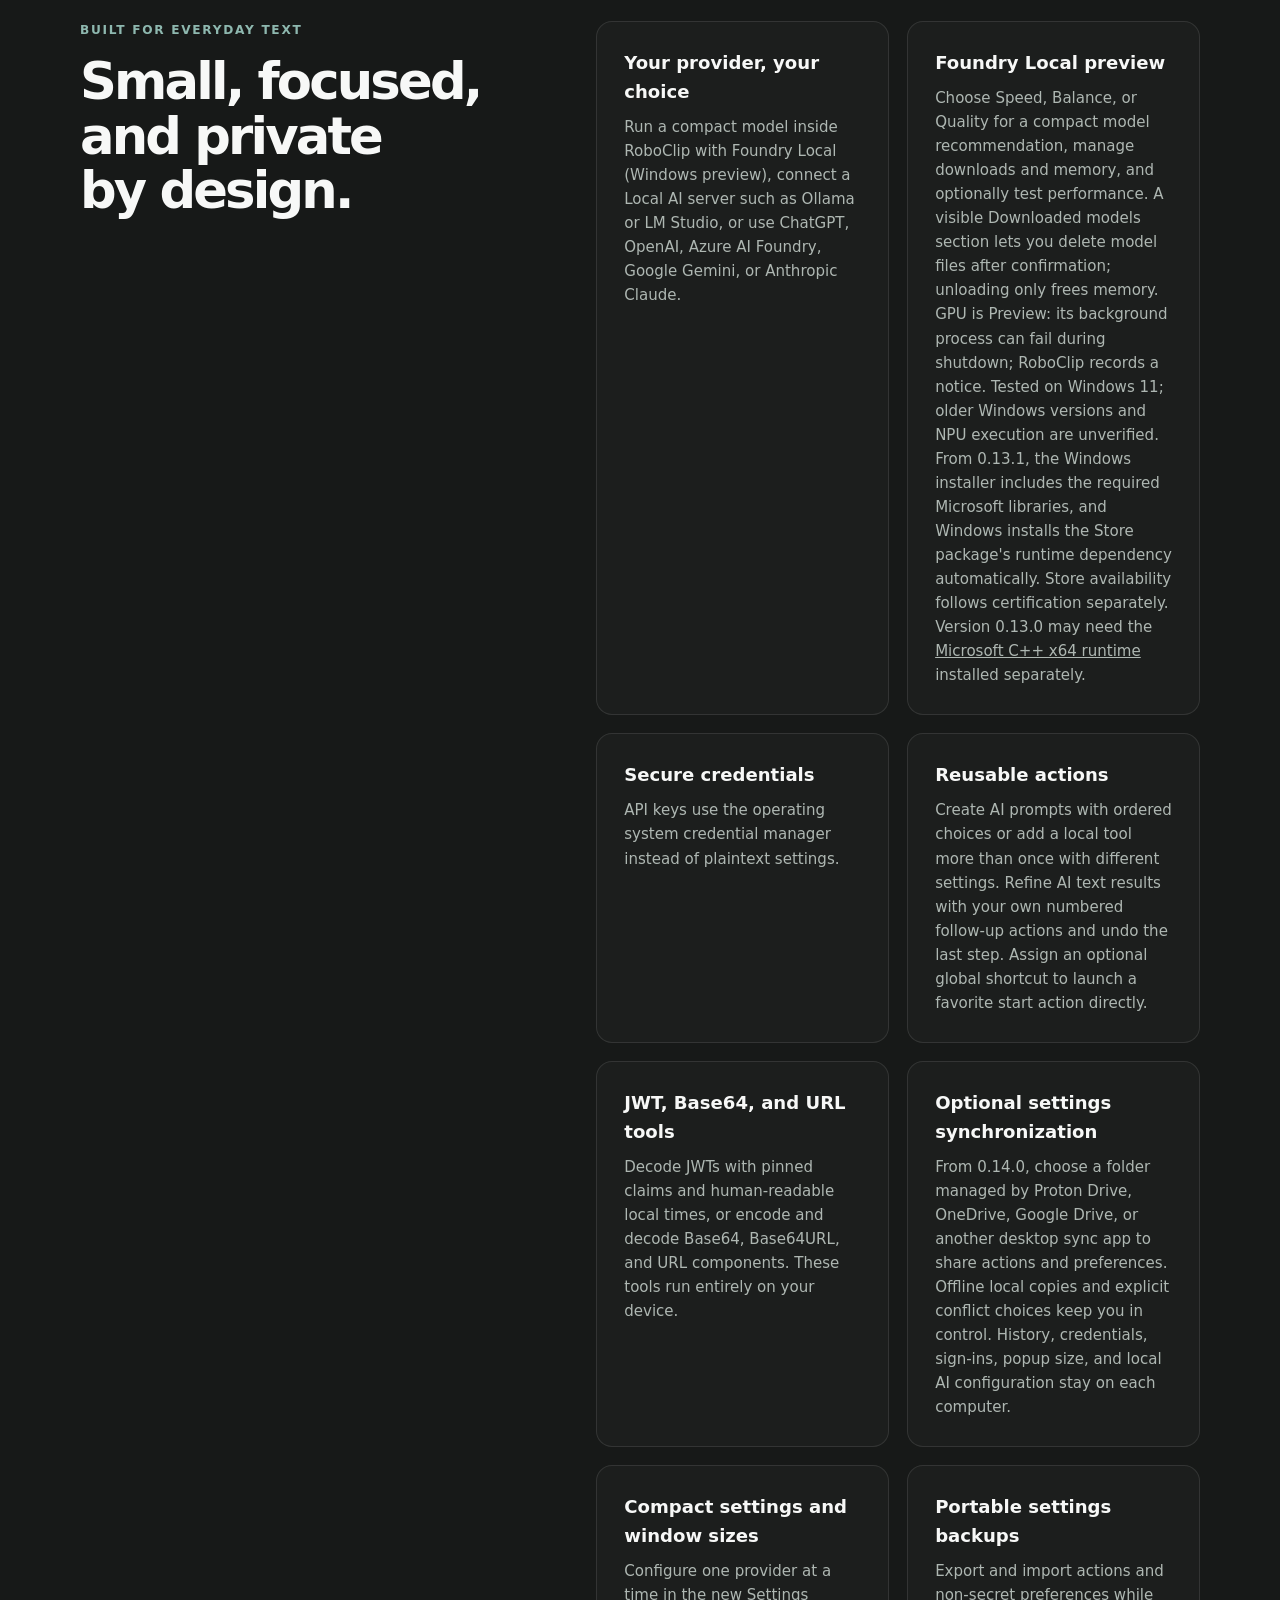
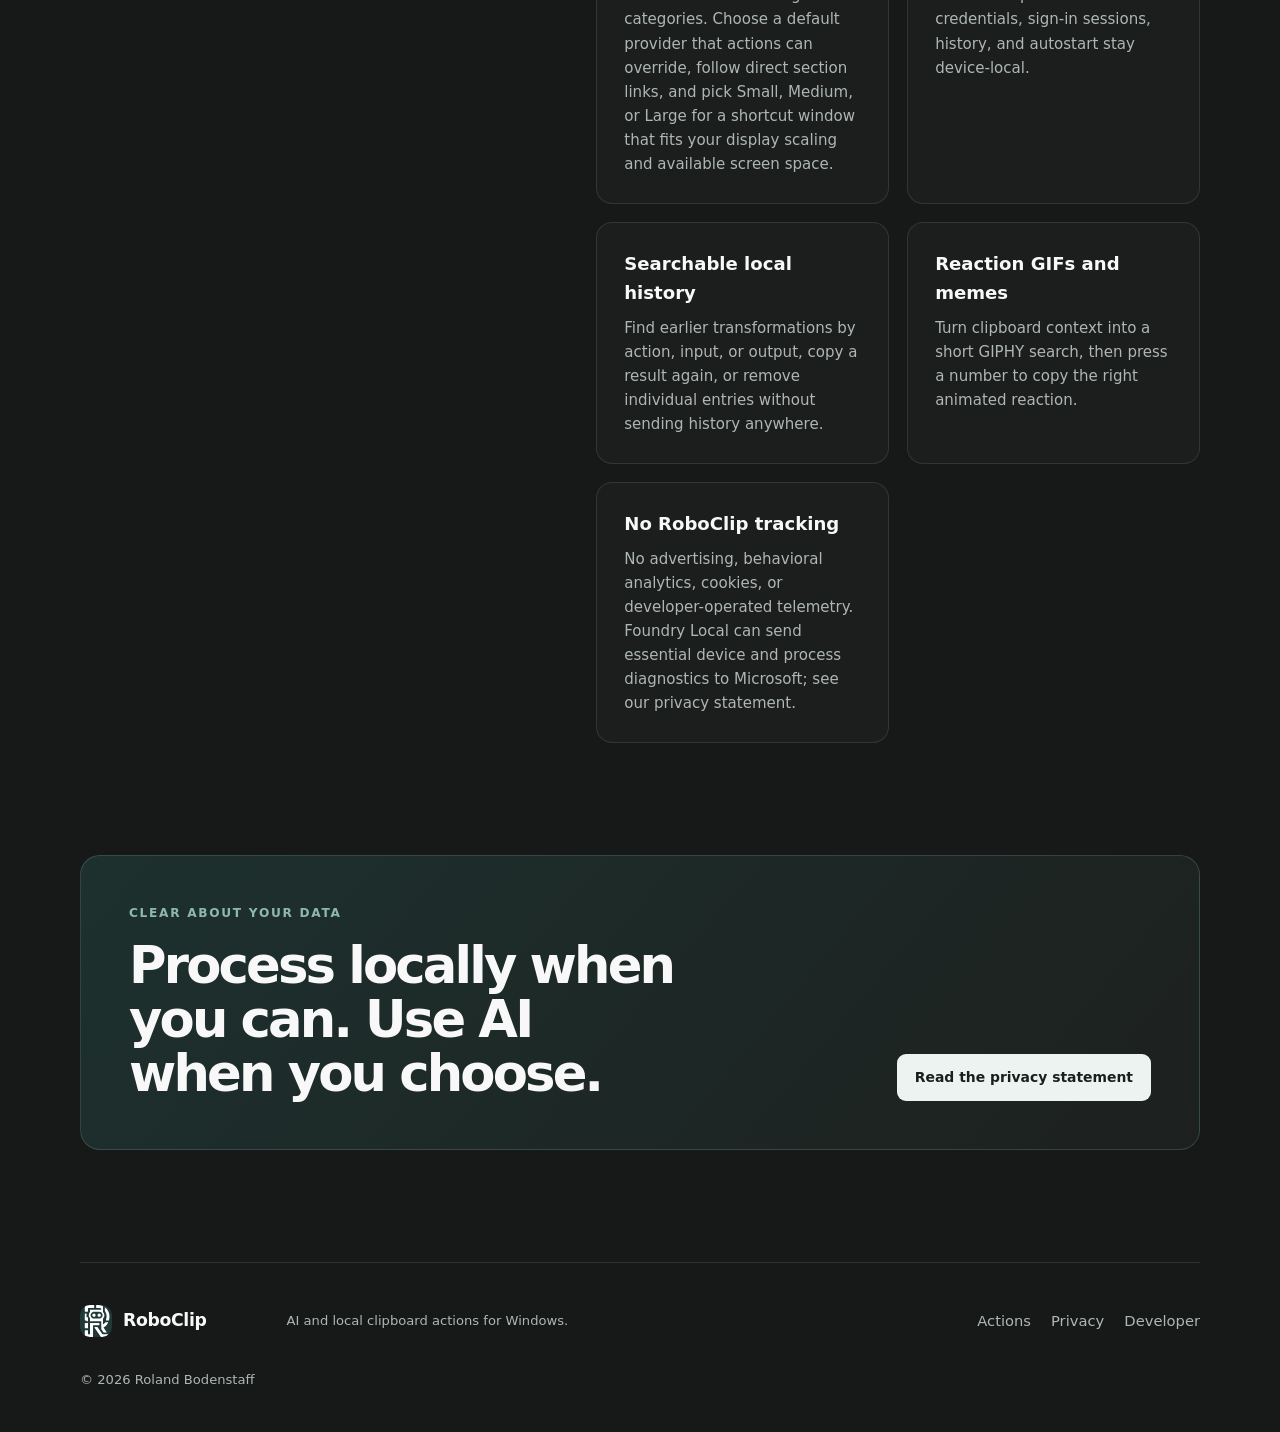
==== commit c2a1c7dc: "feat: document 0.14.0 settings sync and local controls" ====
--- a/index.html
+++ b/index.html
@@ -67,7 +67,7 @@
               <span class="demo-action-icon" aria-hidden="true">✦</span>
               <span>
                 <strong>Improve writing</strong>
-                <small>AI · Uses your active provider</small>
+                <small>AI · Uses your default provider</small>
               </span>
               <span class="demo-key">1</span>
             </div>
@@ -122,7 +122,7 @@
           </article>
           <article>
             <h3>Foundry Local preview</h3>
-            <p>Choose Speed, Balance, or Quality for a compact model recommendation, manage downloads and memory, and optionally test performance. GPU is Preview: its background process can fail during shutdown; RoboClip records a notice. Tested on Windows 11; older Windows versions and NPU execution are unverified. From 0.13.1, the Windows installer includes the required Microsoft libraries, and Windows installs the Store package's runtime dependency automatically. Store availability follows certification separately. Version 0.13.0 may need the <a href="https://learn.microsoft.com/en-us/cpp/windows/latest-supported-vc-redist/">Microsoft C++ x64 runtime</a> installed separately.</p>
+            <p>Choose Speed, Balance, or Quality for a compact model recommendation, manage downloads and memory, and optionally test performance. A visible Downloaded models section lets you delete model files after confirmation; unloading only frees memory. GPU is Preview: its background process can fail during shutdown; RoboClip records a notice. Tested on Windows 11; older Windows versions and NPU execution are unverified. From 0.13.1, the Windows installer includes the required Microsoft libraries, and Windows installs the Store package's runtime dependency automatically. Store availability follows certification separately. Version 0.13.0 may need the <a href="https://learn.microsoft.com/en-us/cpp/windows/latest-supported-vc-redist/">Microsoft C++ x64 runtime</a> installed separately.</p>
           </article>
           <article>
             <h3>Secure credentials</h3>
@@ -135,6 +135,14 @@
           <article>
             <h3>JWT, Base64, and URL tools</h3>
             <p>Decode JWTs with pinned claims and human-readable local times, or encode and decode Base64, Base64URL, and URL components. These tools run entirely on your device.</p>
+          </article>
+          <article>
+            <h3>Optional settings synchronization</h3>
+            <p>From 0.14.0, choose a folder managed by Proton Drive, OneDrive, Google Drive, or another desktop sync app to share actions and preferences. Offline local copies and explicit conflict choices keep you in control. History, credentials, sign-ins, popup size, and local AI configuration stay on each computer.</p>
+          </article>
+          <article>
+            <h3>Compact settings and window sizes</h3>
+            <p>Configure one provider at a time in the new Settings categories. Choose a default provider that actions can override, follow direct section links, and pick Small, Medium, or Large for a shortcut window that fits your display scaling and available screen space.</p>
           </article>
           <article>
             <h3>Portable settings backups</h3>
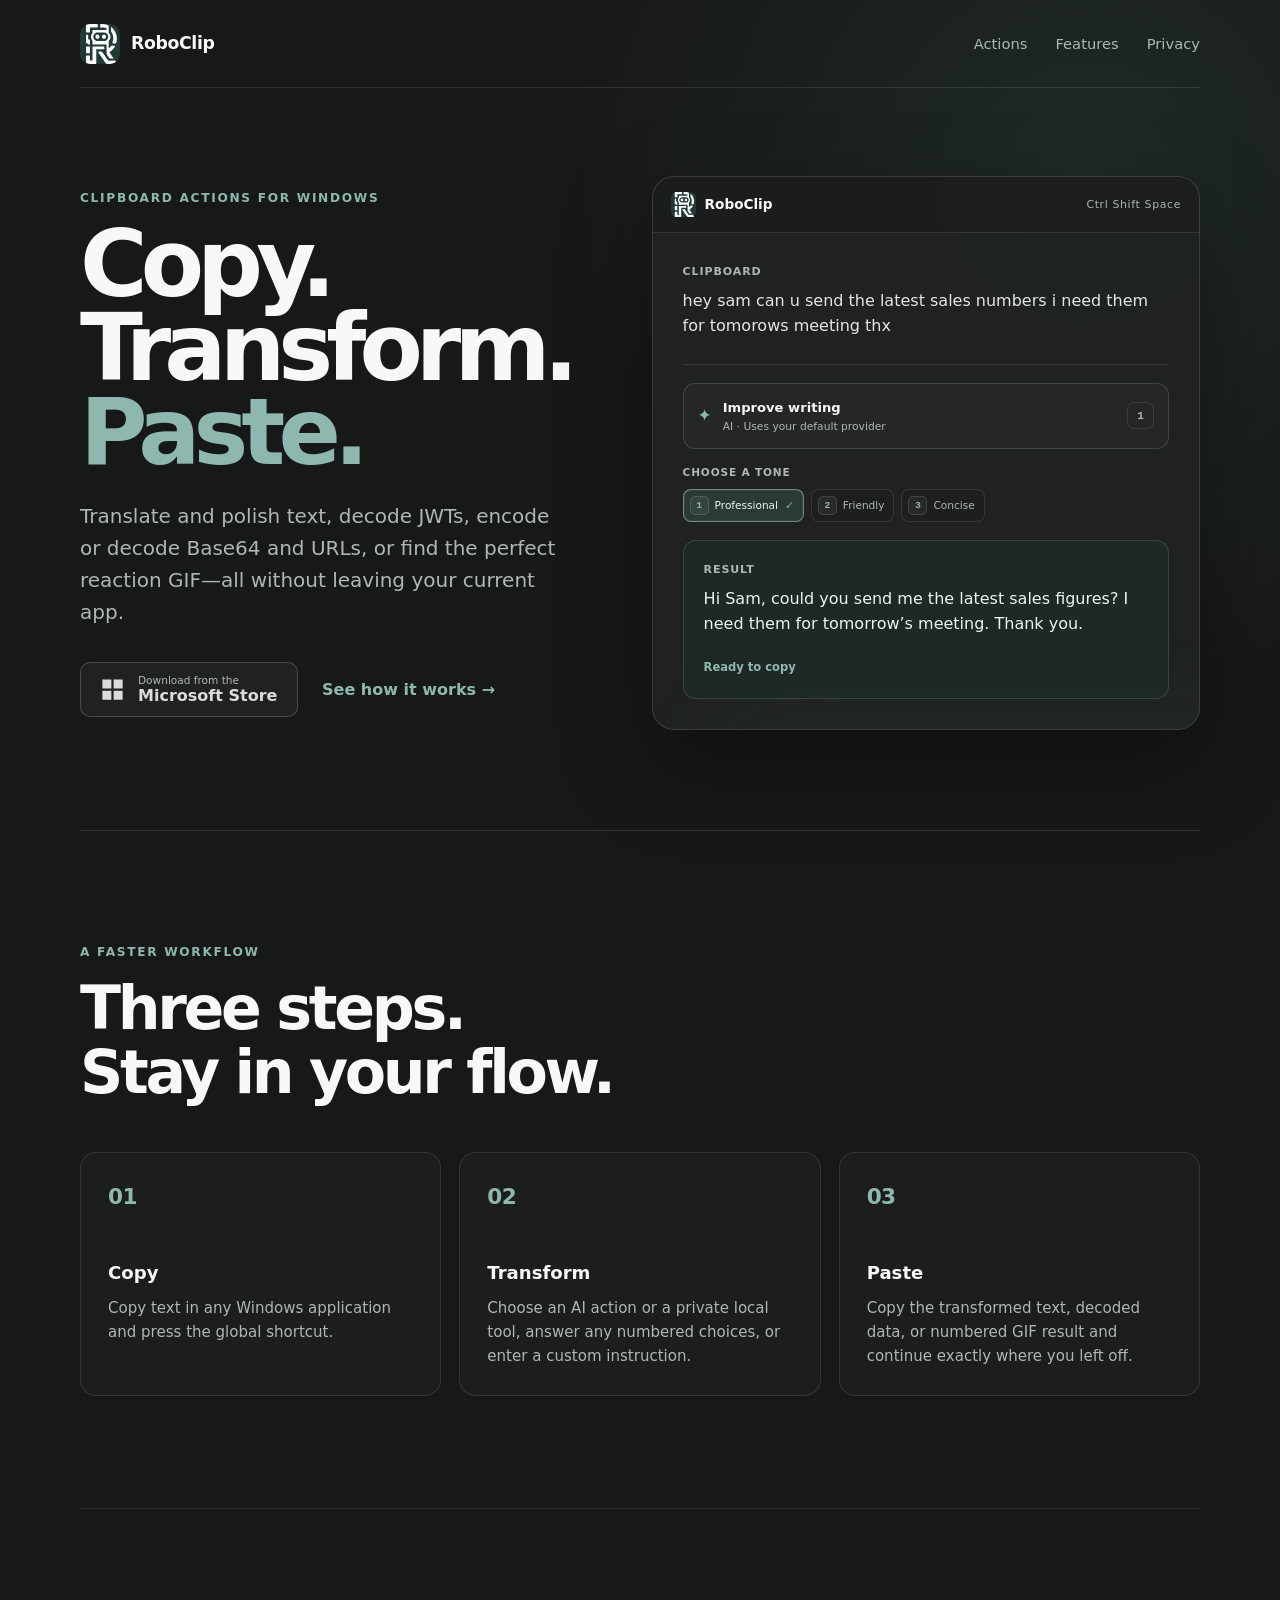
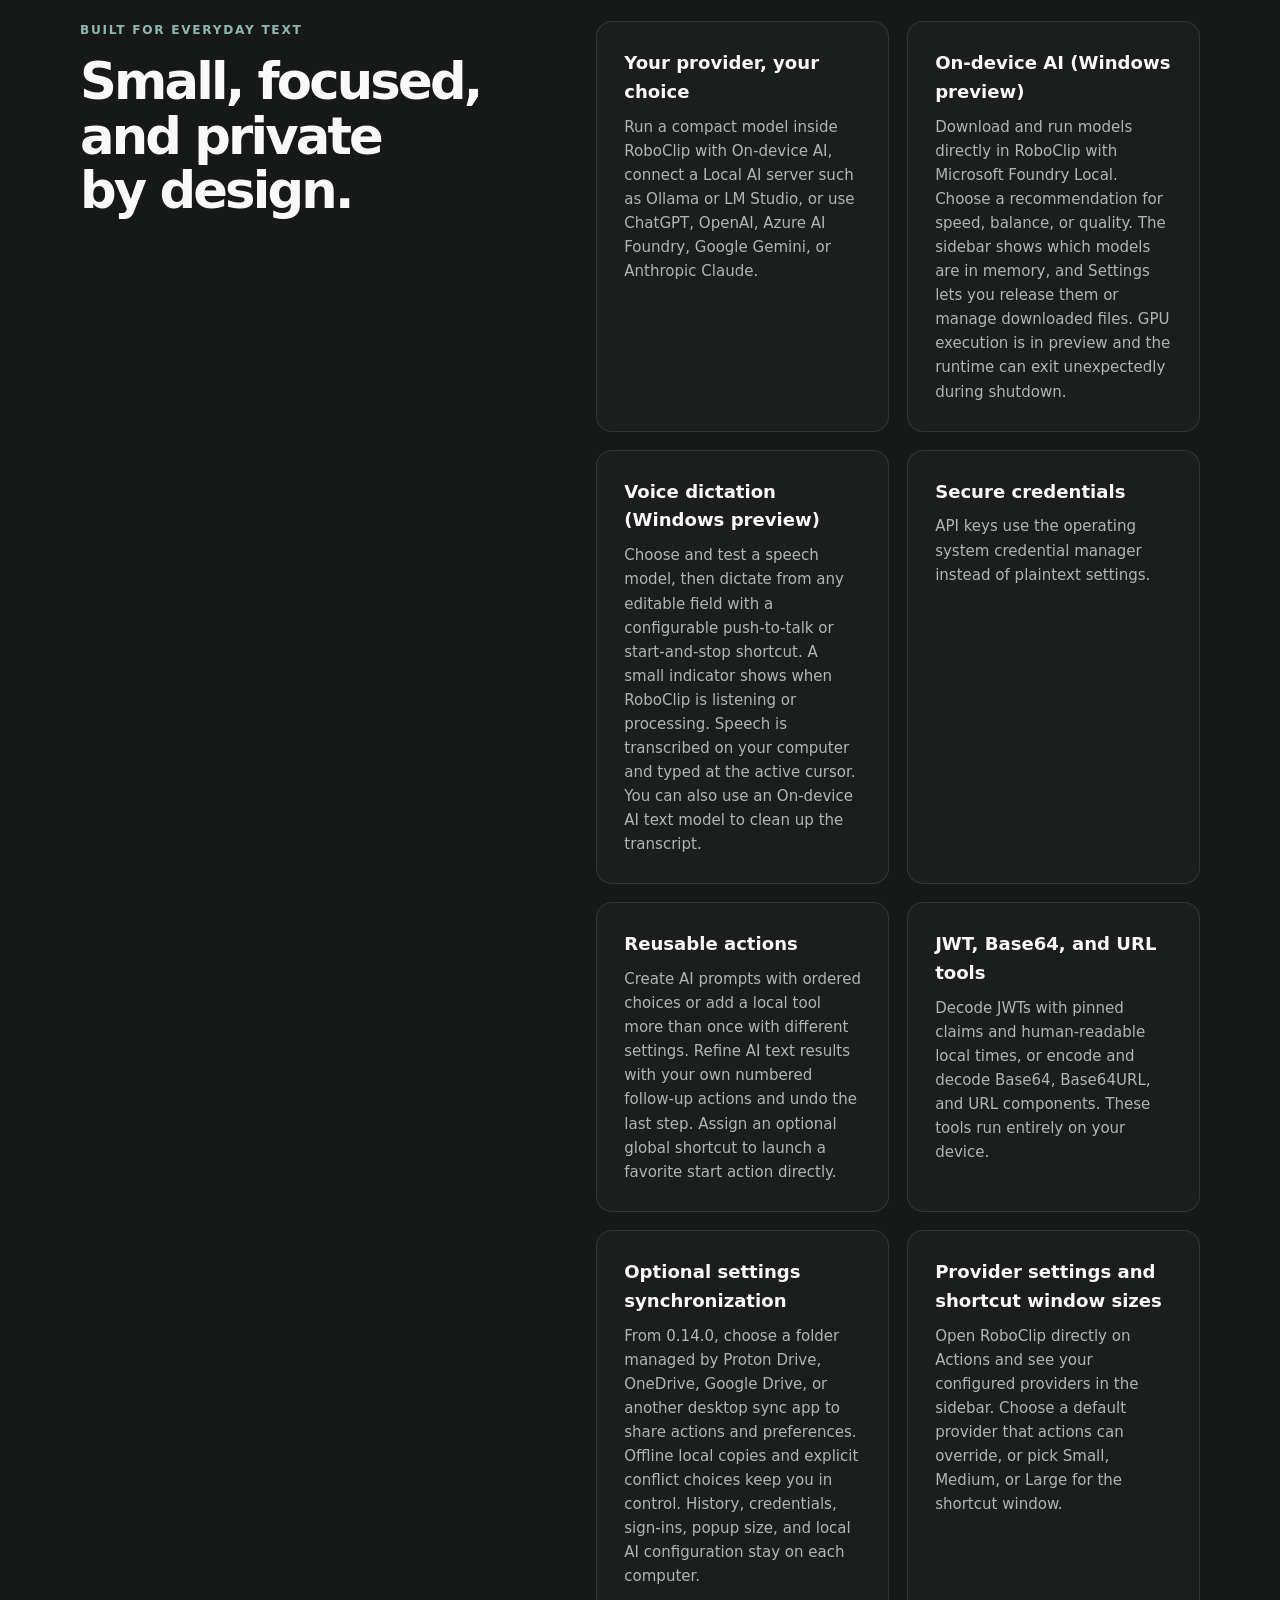
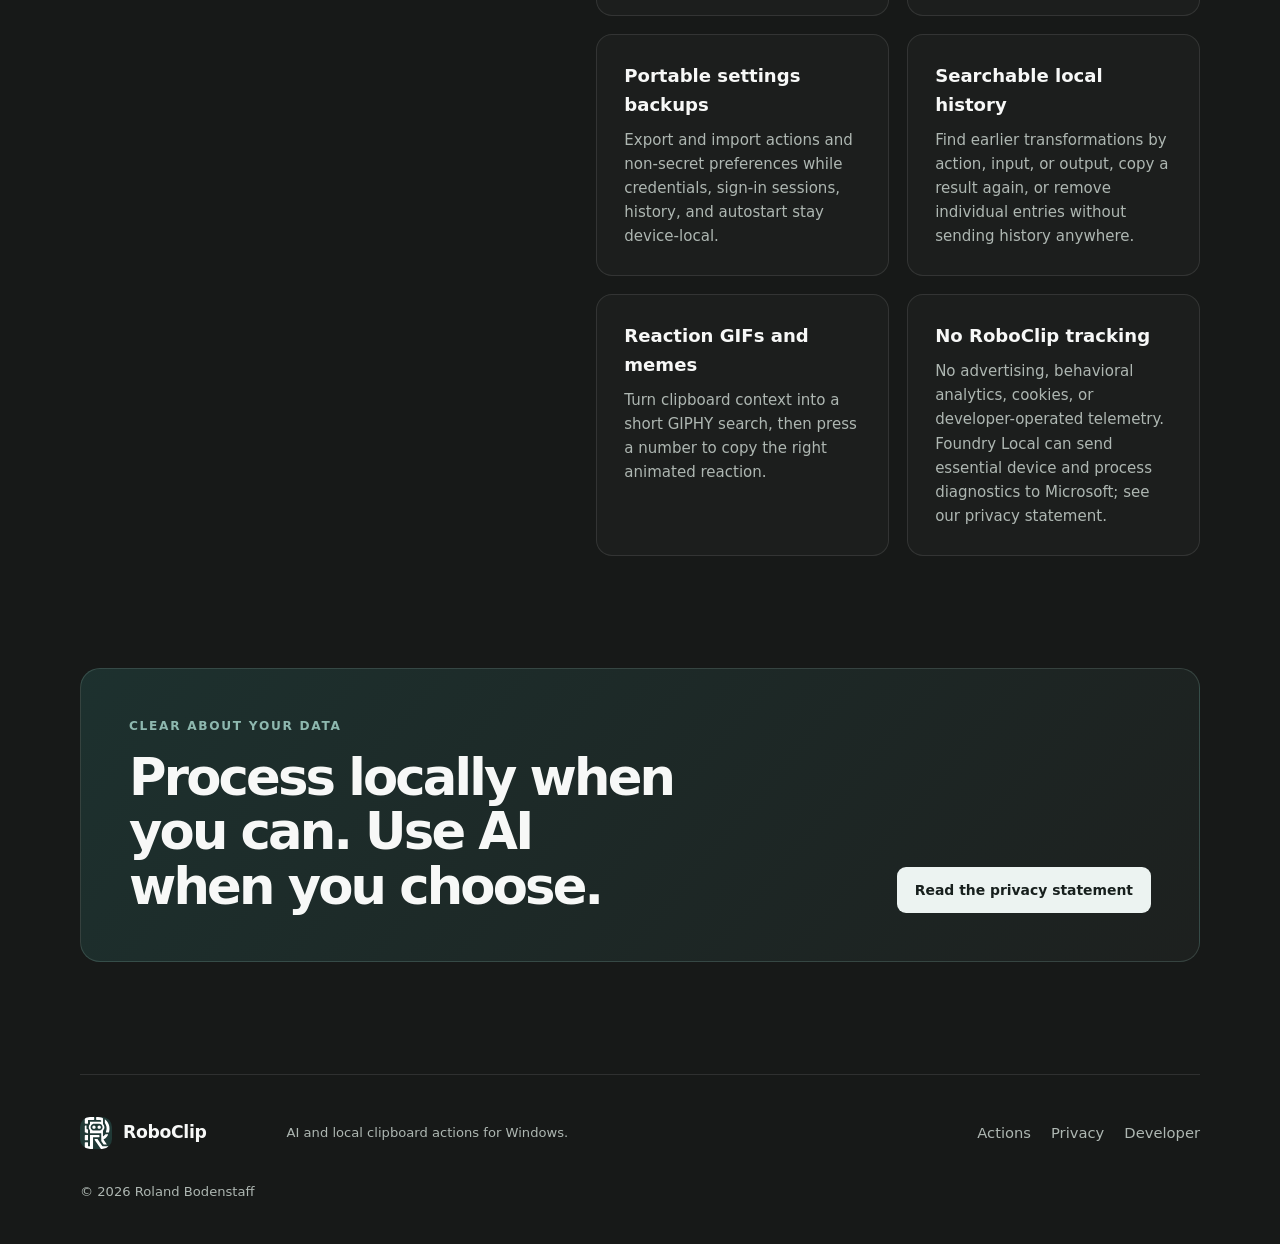
==== commit 89b8e178: "Document RoboClip 0.15.0 on-device voice and model controls" ====
--- a/index.html
+++ b/index.html
@@ -118,11 +118,15 @@
         <div class="feature-grid">
           <article>
             <h3>Your provider, your choice</h3>
-            <p>Run a compact model inside RoboClip with Foundry Local (Windows preview), connect a Local AI server such as Ollama or LM Studio, or use ChatGPT, OpenAI, Azure AI Foundry, Google Gemini, or Anthropic Claude.</p>
+            <p>Run a compact model inside RoboClip with On-device AI, connect a Local AI server such as Ollama or LM Studio, or use ChatGPT, OpenAI, Azure AI Foundry, Google Gemini, or Anthropic Claude.</p>
           </article>
           <article>
-            <h3>Foundry Local preview</h3>
-            <p>Choose Speed, Balance, or Quality for a compact model recommendation, manage downloads and memory, and optionally test performance. A visible Downloaded models section lets you delete model files after confirmation; unloading only frees memory. GPU is Preview: its background process can fail during shutdown; RoboClip records a notice. Tested on Windows 11; older Windows versions and NPU execution are unverified. From 0.13.1, the Windows installer includes the required Microsoft libraries, and Windows installs the Store package's runtime dependency automatically. Store availability follows certification separately. Version 0.13.0 may need the <a href="https://learn.microsoft.com/en-us/cpp/windows/latest-supported-vc-redist/">Microsoft C++ x64 runtime</a> installed separately.</p>
+            <h3>On-device AI (Windows preview)</h3>
+            <p>Download and run models directly in RoboClip with Microsoft Foundry Local. Choose a recommendation for speed, balance, or quality. The sidebar shows which models are in memory, and Settings lets you release them or manage downloaded files. GPU execution is in preview and the runtime can exit unexpectedly during shutdown.</p>
+          </article>
+          <article>
+            <h3>Voice dictation (Windows preview)</h3>
+            <p>Choose and test a speech model, then dictate from any editable field with a configurable push-to-talk or start-and-stop shortcut. A small indicator shows when RoboClip is listening or processing. Speech is transcribed on your computer and typed at the active cursor. You can also use an On-device AI text model to clean up the transcript.</p>
           </article>
           <article>
             <h3>Secure credentials</h3>
@@ -141,8 +145,8 @@
             <p>From 0.14.0, choose a folder managed by Proton Drive, OneDrive, Google Drive, or another desktop sync app to share actions and preferences. Offline local copies and explicit conflict choices keep you in control. History, credentials, sign-ins, popup size, and local AI configuration stay on each computer.</p>
           </article>
           <article>
-            <h3>Compact settings and window sizes</h3>
-            <p>Configure one provider at a time in the new Settings categories. Choose a default provider that actions can override, follow direct section links, and pick Small, Medium, or Large for a shortcut window that fits your display scaling and available screen space.</p>
+            <h3>Provider settings and shortcut window sizes</h3>
+            <p>Open RoboClip directly on Actions and see your configured providers in the sidebar. Choose a default provider that actions can override, or pick Small, Medium, or Large for the shortcut window.</p>
           </article>
           <article>
             <h3>Portable settings backups</h3>
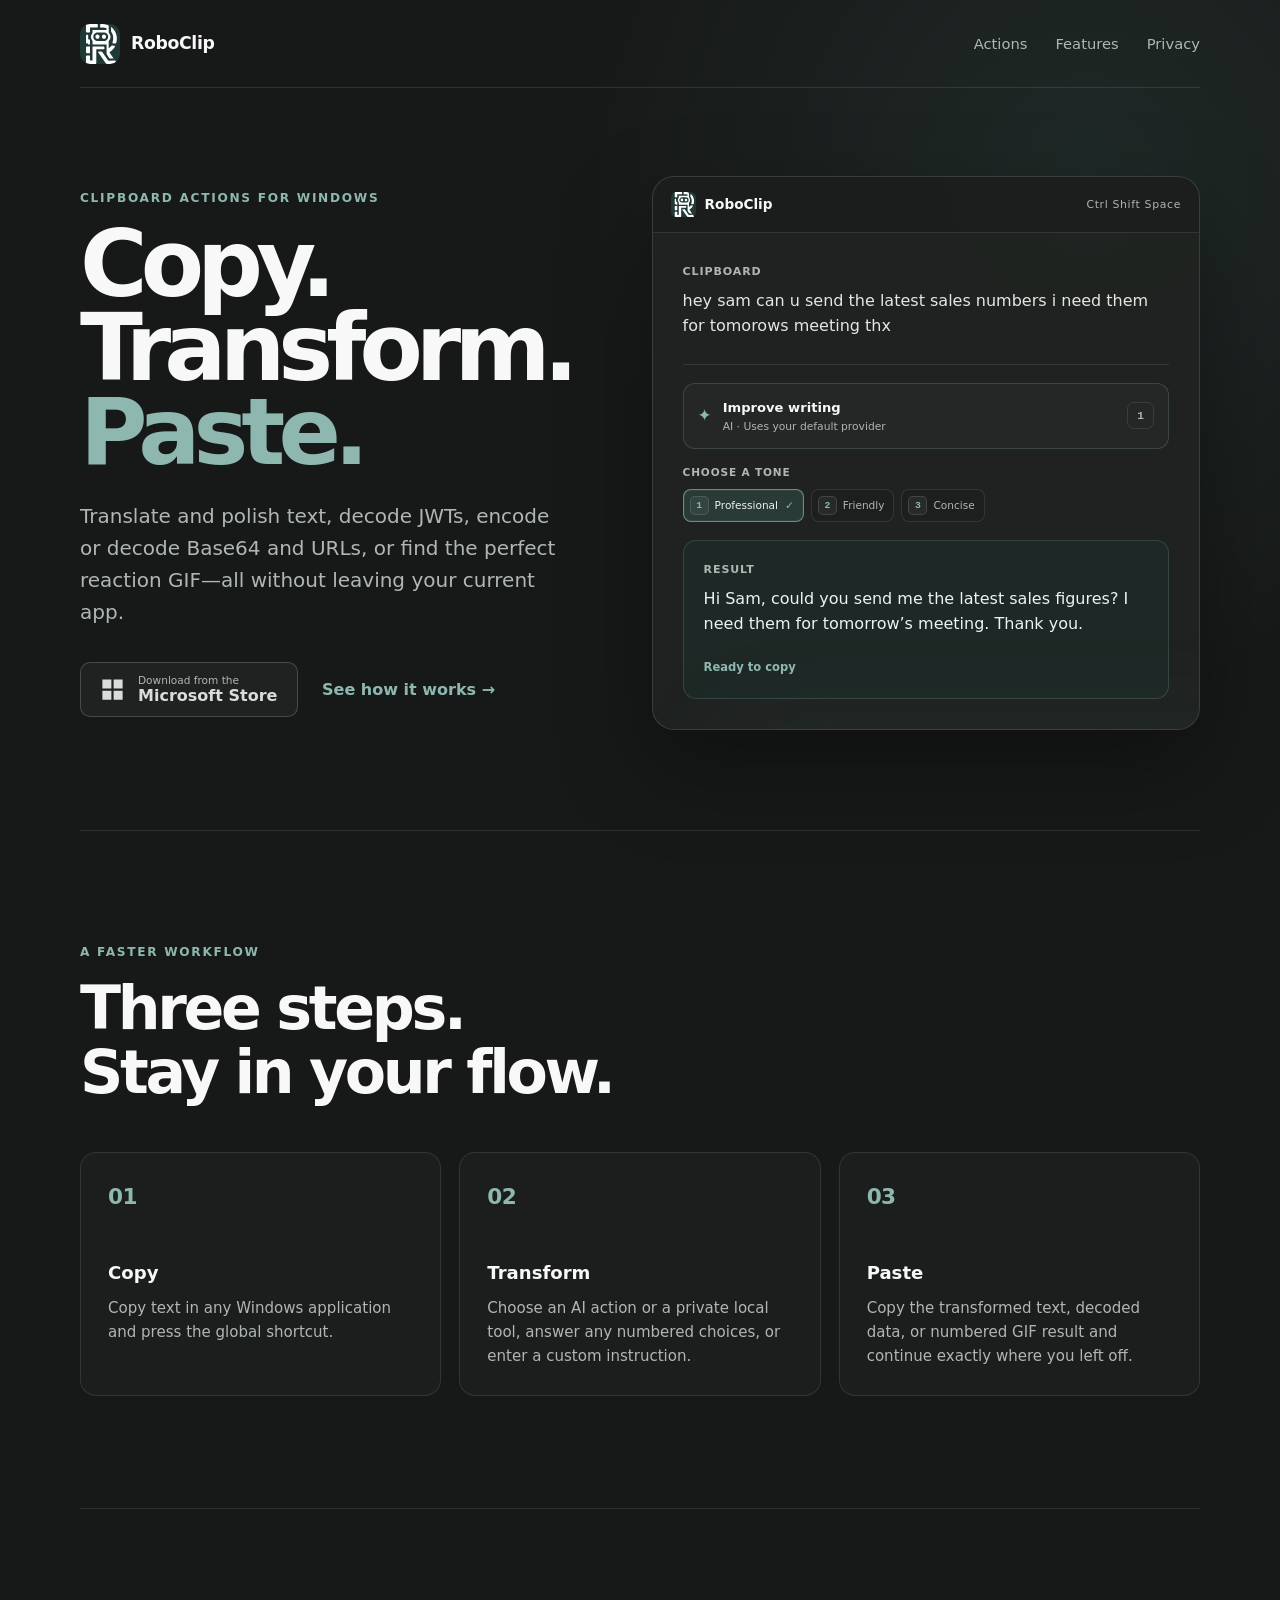
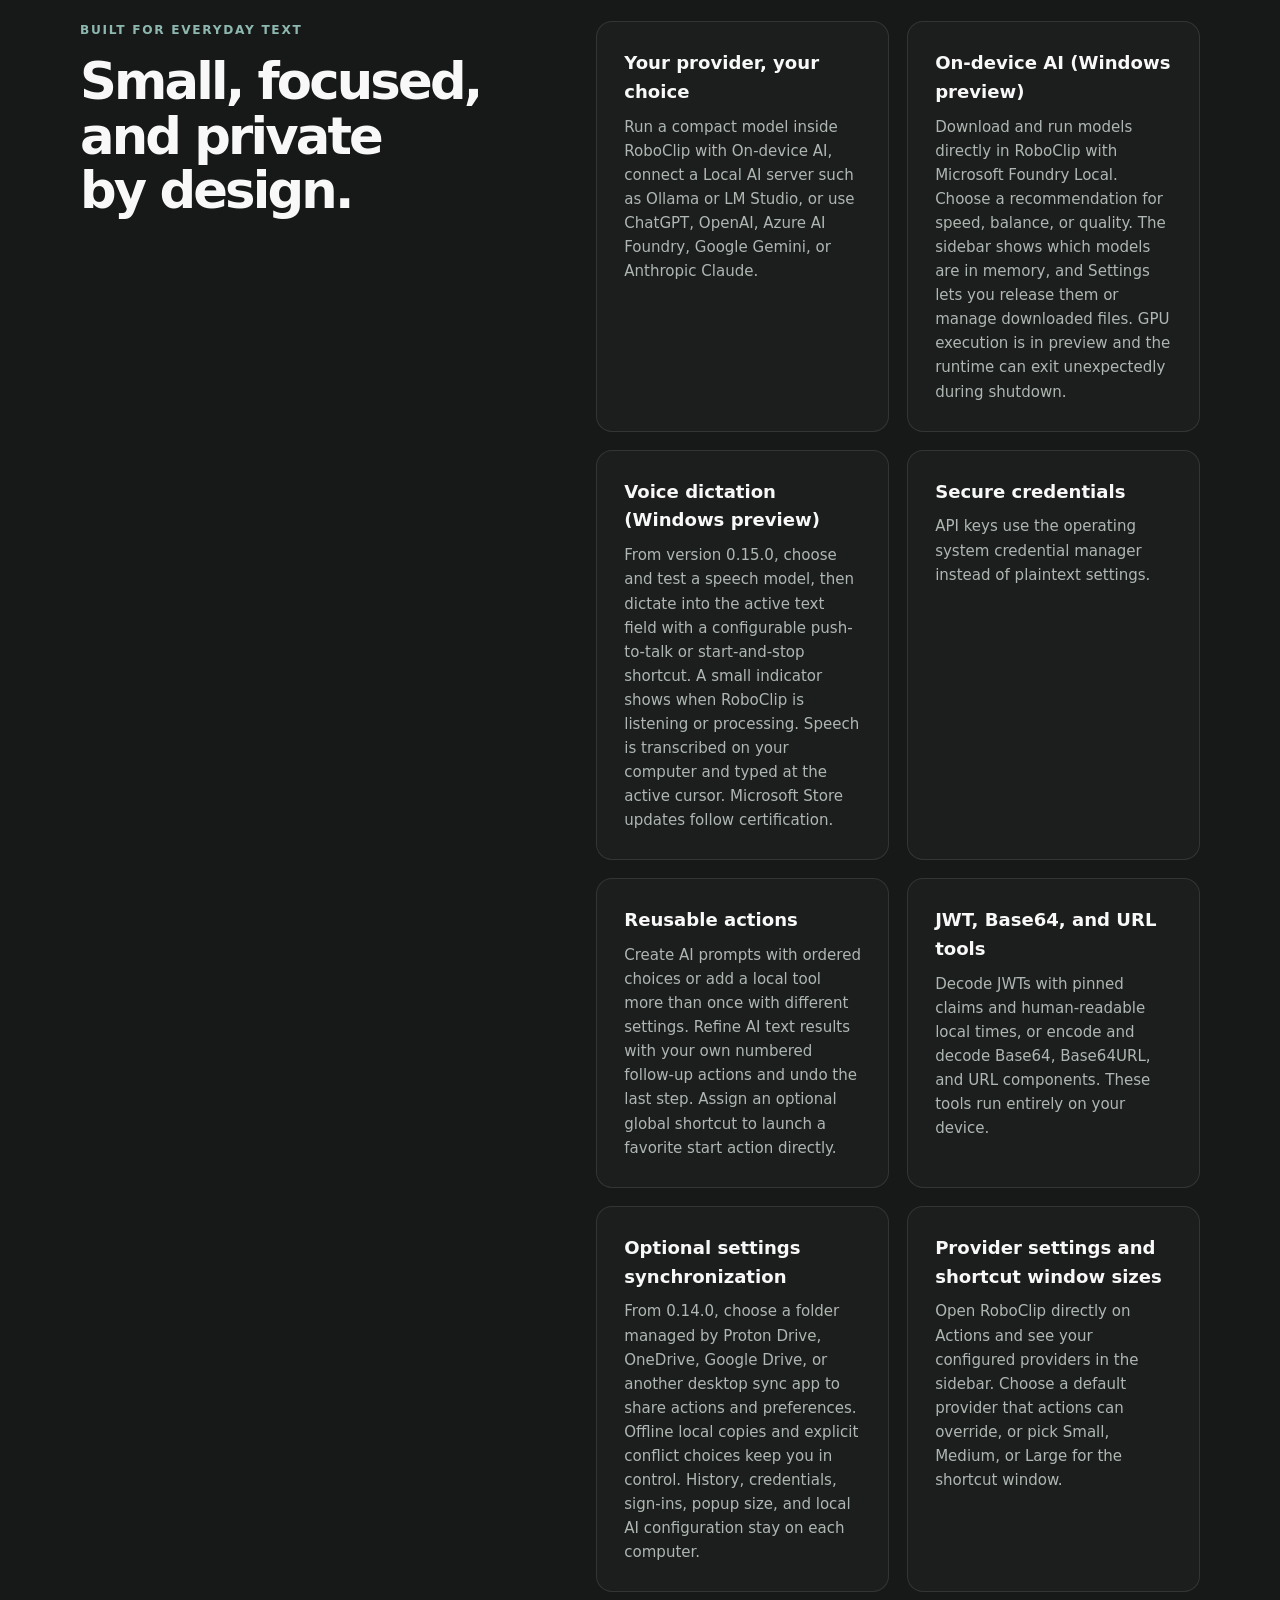
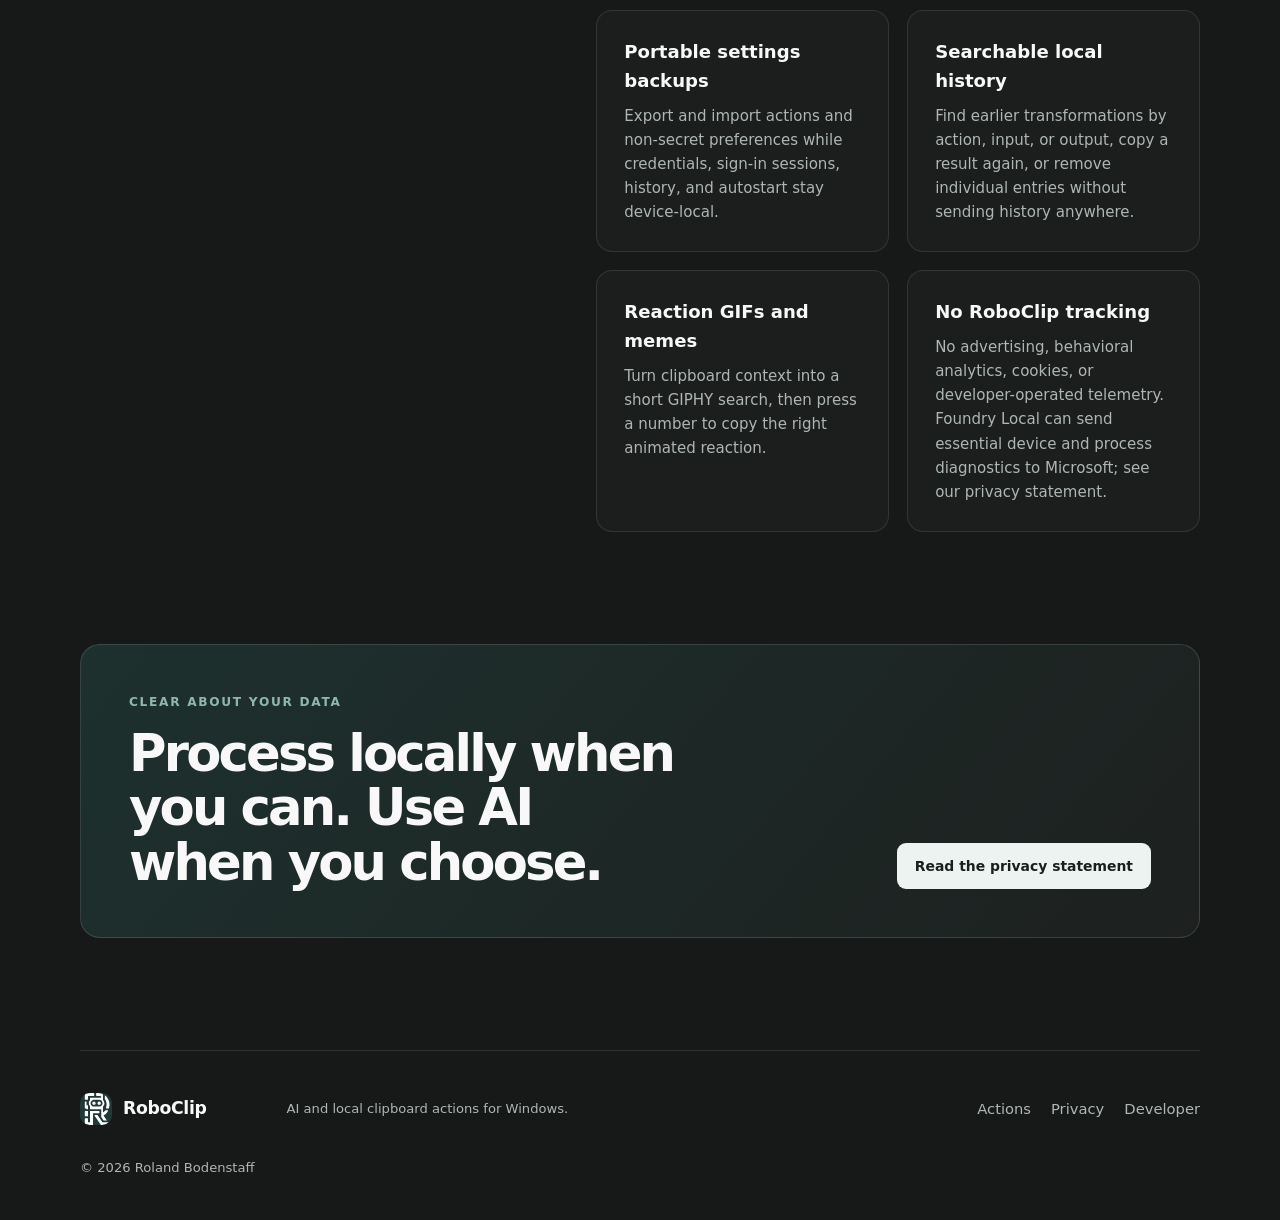
==== commit 856337fb: "Identify the first version with Windows dictation" ====
--- a/index.html
+++ b/index.html
@@ -126,7 +126,7 @@
           </article>
           <article>
             <h3>Voice dictation (Windows preview)</h3>
-            <p>Choose and test a speech model, then dictate from any editable field with a configurable push-to-talk or start-and-stop shortcut. A small indicator shows when RoboClip is listening or processing. Speech is transcribed on your computer and typed at the active cursor. You can also use an On-device AI text model to clean up the transcript.</p>
+            <p>From version 0.15.0, choose and test a speech model, then dictate into the active text field with a configurable push-to-talk or start-and-stop shortcut. A small indicator shows when RoboClip is listening or processing. Speech is transcribed on your computer and typed at the active cursor. Microsoft Store updates follow certification.</p>
           </article>
           <article>
             <h3>Secure credentials</h3>
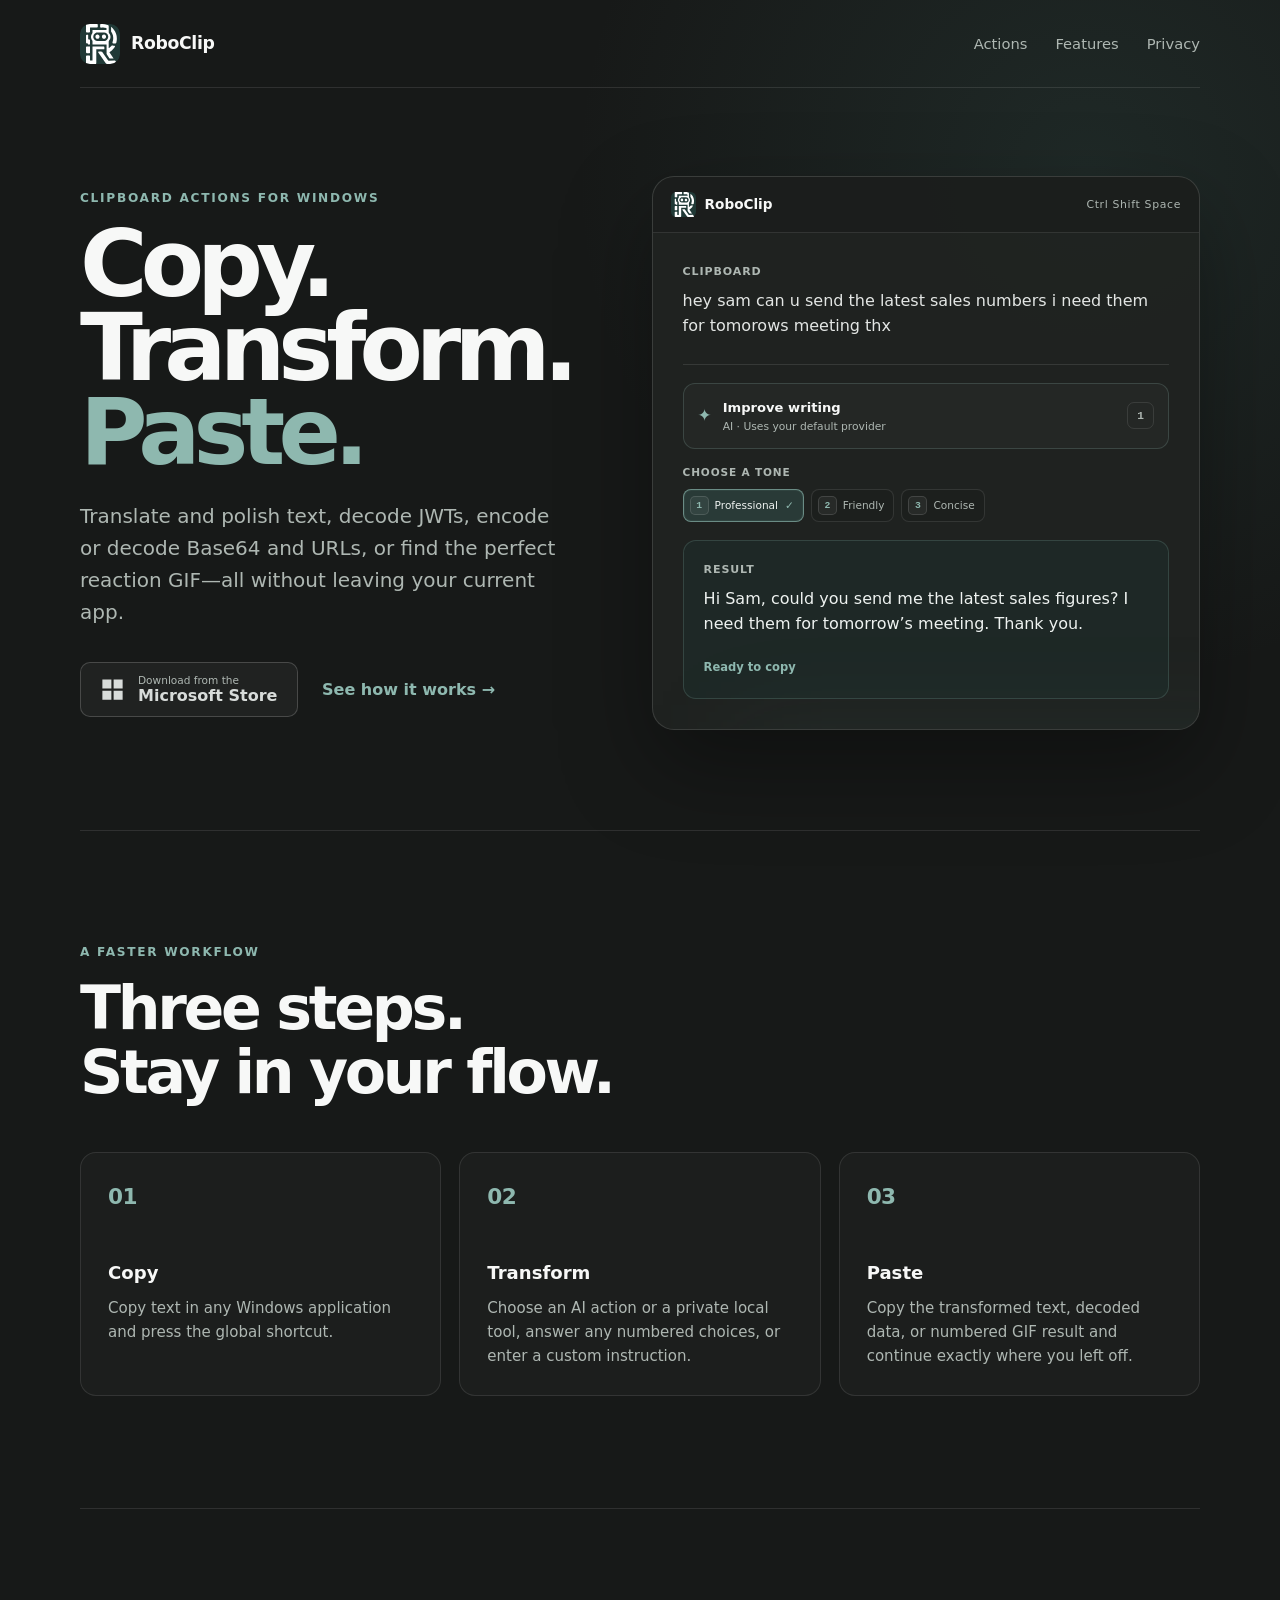
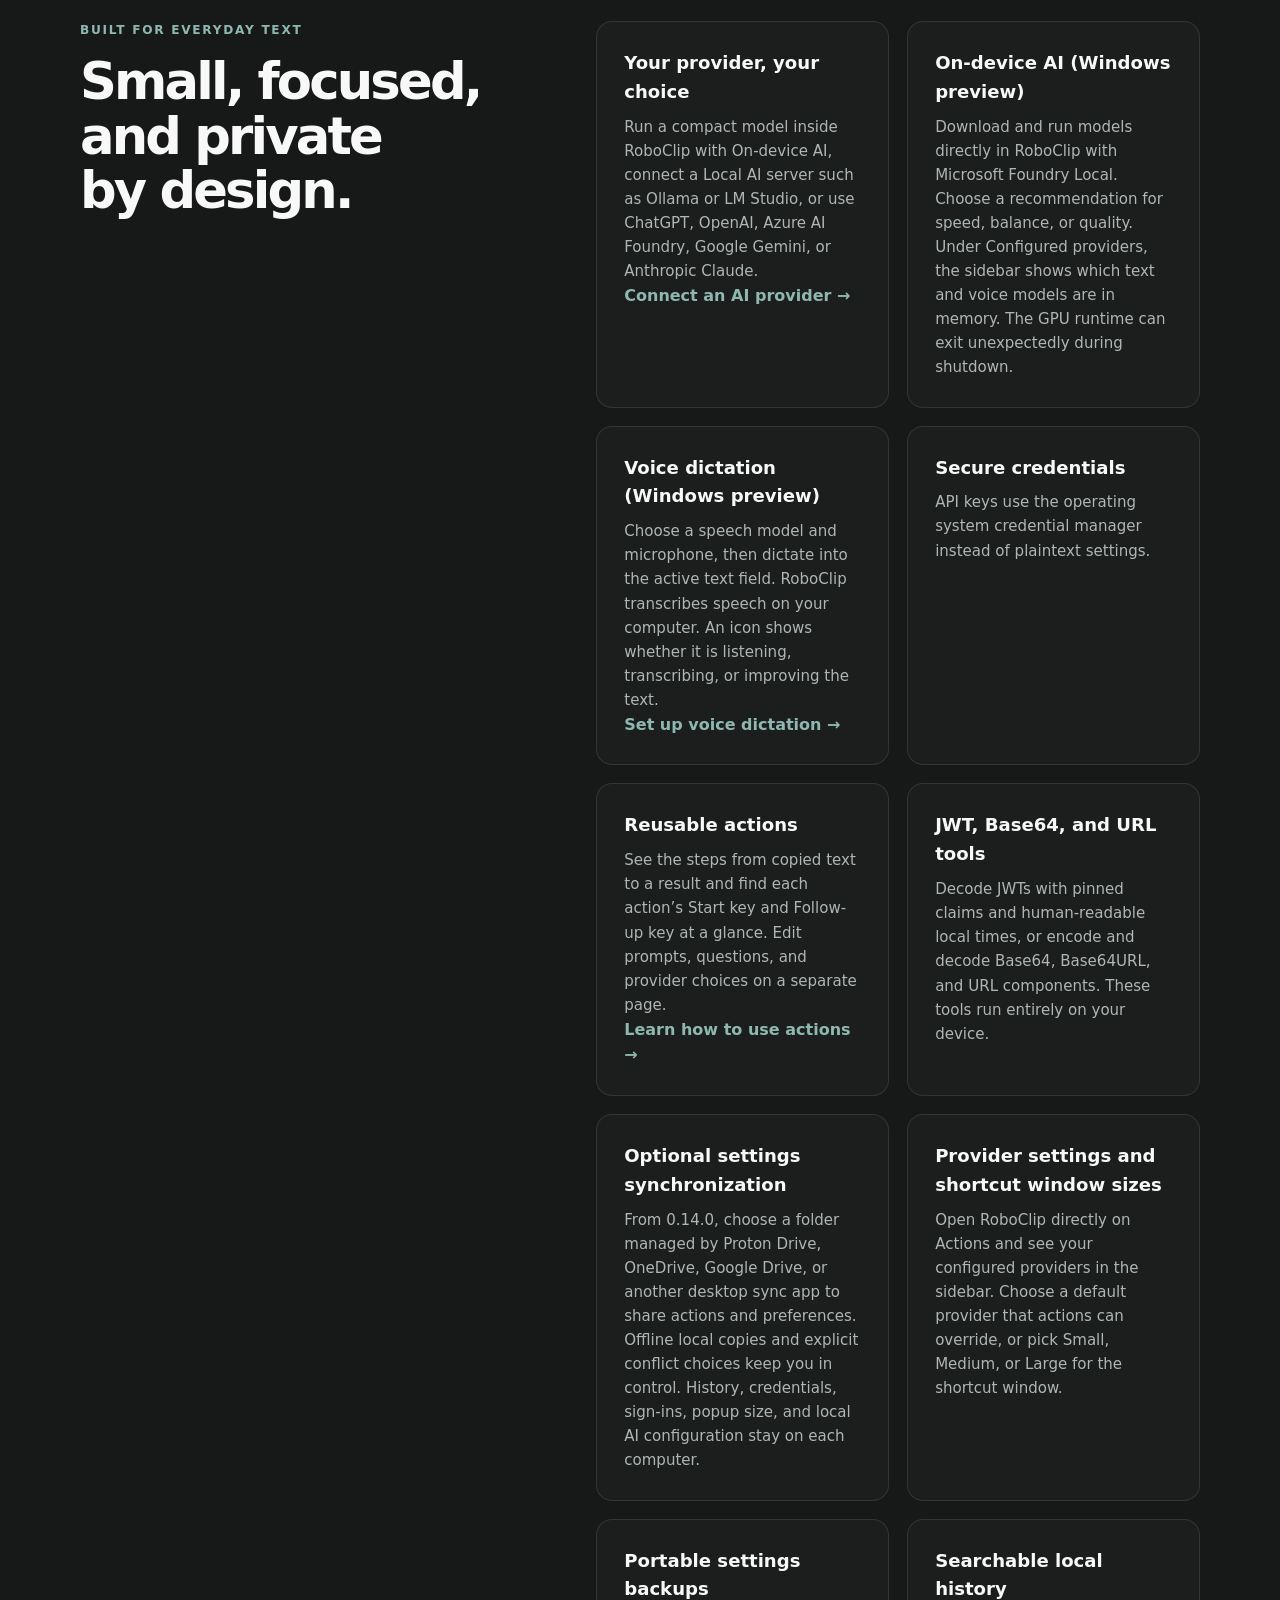
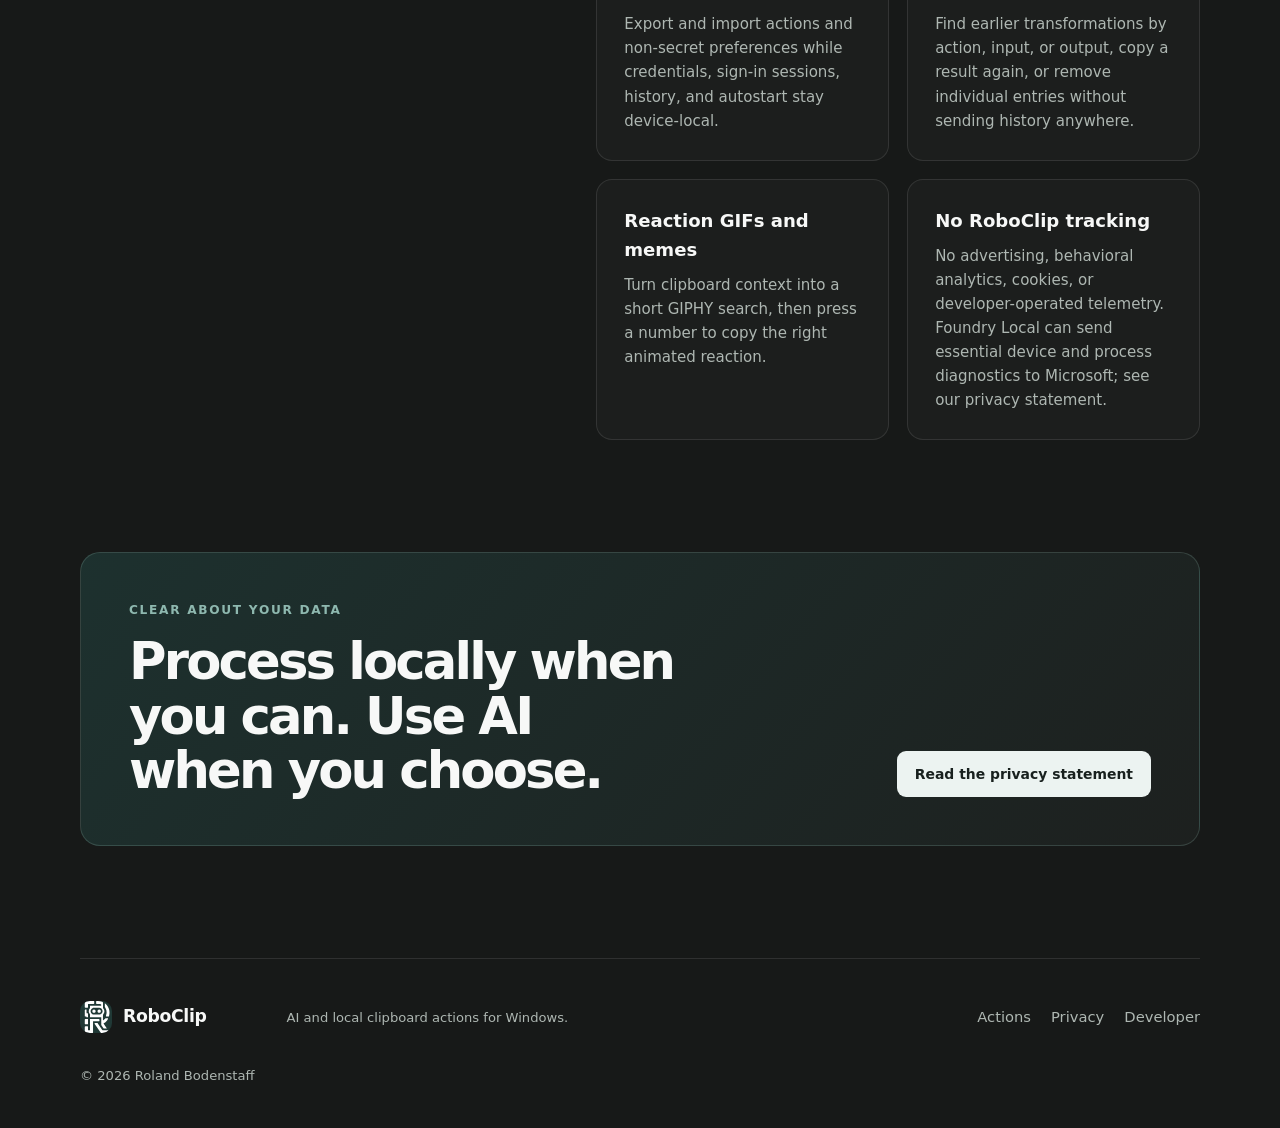
==== commit e538ef4a: "Document RoboClip 0.16.0 on the website" ====
--- a/index.html
+++ b/index.html
@@ -119,14 +119,16 @@
           <article>
             <h3>Your provider, your choice</h3>
             <p>Run a compact model inside RoboClip with On-device AI, connect a Local AI server such as Ollama or LM Studio, or use ChatGPT, OpenAI, Azure AI Foundry, Google Gemini, or Anthropic Claude.</p>
+            <a class="text-link" href="providers.html">Connect an AI provider <span aria-hidden="true">→</span></a>
           </article>
           <article>
             <h3>On-device AI (Windows preview)</h3>
-            <p>Download and run models directly in RoboClip with Microsoft Foundry Local. Choose a recommendation for speed, balance, or quality. The sidebar shows which models are in memory, and Settings lets you release them or manage downloaded files. GPU execution is in preview and the runtime can exit unexpectedly during shutdown.</p>
+            <p>Download and run models directly in RoboClip with Microsoft Foundry Local. Choose a recommendation for speed, balance, or quality. Under Configured providers, the sidebar shows which text and voice models are in memory. The GPU runtime can exit unexpectedly during shutdown.</p>
           </article>
           <article>
             <h3>Voice dictation (Windows preview)</h3>
-            <p>From version 0.15.0, choose and test a speech model, then dictate into the active text field with a configurable push-to-talk or start-and-stop shortcut. A small indicator shows when RoboClip is listening or processing. Speech is transcribed on your computer and typed at the active cursor. Microsoft Store updates follow certification.</p>
+            <p>Choose a speech model and microphone, then dictate into the active text field. RoboClip transcribes speech on your computer. An icon shows whether it is listening, transcribing, or improving the text.</p>
+            <a class="text-link" href="voice.html">Set up voice dictation <span aria-hidden="true">→</span></a>
           </article>
           <article>
             <h3>Secure credentials</h3>
@@ -134,7 +136,8 @@
           </article>
           <article>
             <h3>Reusable actions</h3>
-            <p>Create AI prompts with ordered choices or add a local tool more than once with different settings. Refine AI text results with your own numbered follow-up actions and undo the last step. Assign an optional global shortcut to launch a favorite start action directly.</p>
+            <p>See the steps from copied text to a result and find each action’s Start key and Follow-up key at a glance. Edit prompts, questions, and provider choices on a separate page.</p>
+            <a class="text-link" href="actions.html">Learn how to use actions <span aria-hidden="true">→</span></a>
           </article>
           <article>
             <h3>JWT, Base64, and URL tools</h3>
--- a/styles.css
+++ b/styles.css
@@ -291,6 +291,9 @@
 .guide-section { padding: 46px 0; border-top: 1px solid var(--line); }
 .guide-section h2 { margin-bottom: 22px; font-size: clamp(1.8rem, 4vw, 2.7rem); }
 .guide-section > p { max-width: 760px; color: #c3cbc7; }
+.guide-screenshot { margin: 24px 0; }
+.guide-screenshot img { display: block; width: 100%; height: auto; border: 1px solid var(--line); border-radius: 15px; }
+.guide-screenshot figcaption { margin-top: 8px; font-size: 0.875rem; }
 .guide-grid { display: grid; grid-template-columns: repeat(3, 1fr); gap: 16px; margin-top: 28px; }
 .guide-card { padding: 24px; border: 1px solid var(--line); border-radius: 15px; background: rgba(255, 255, 255, 0.025); }
 .guide-card .step-number { margin-bottom: 22px; }
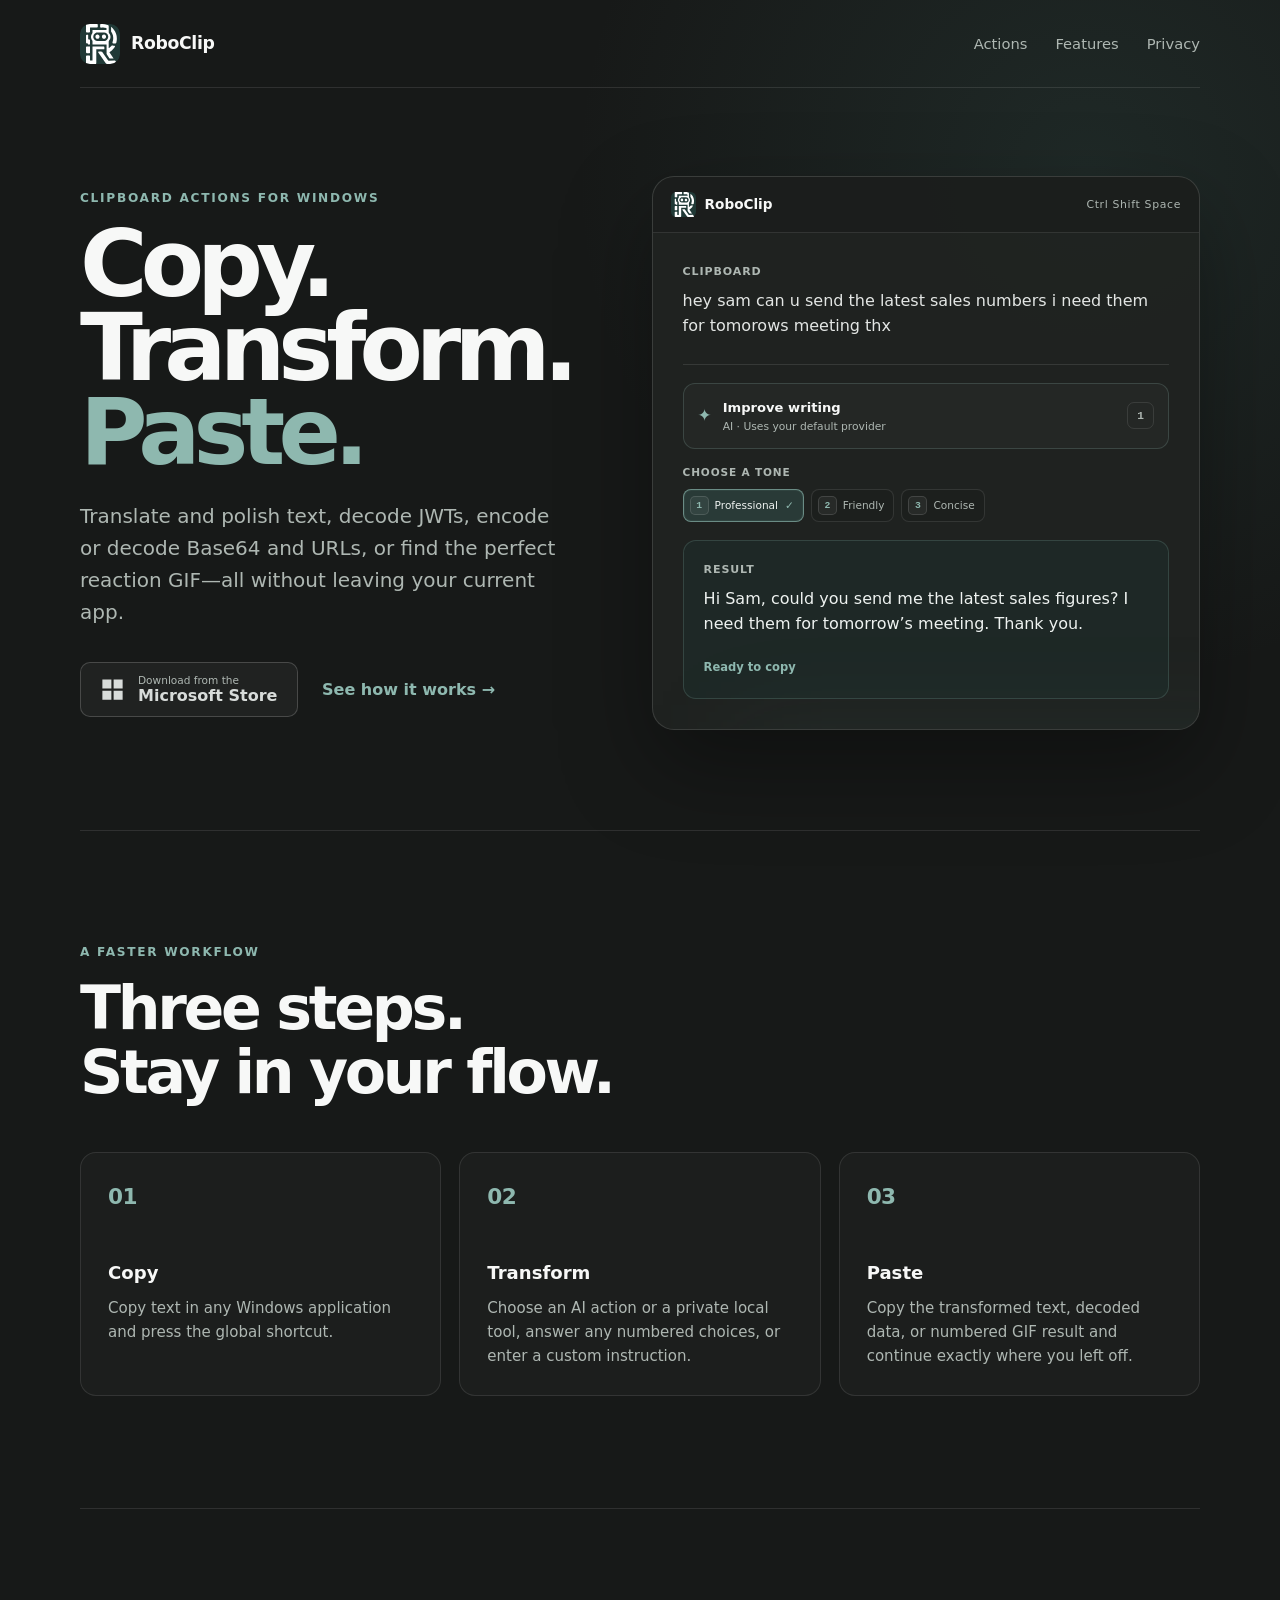
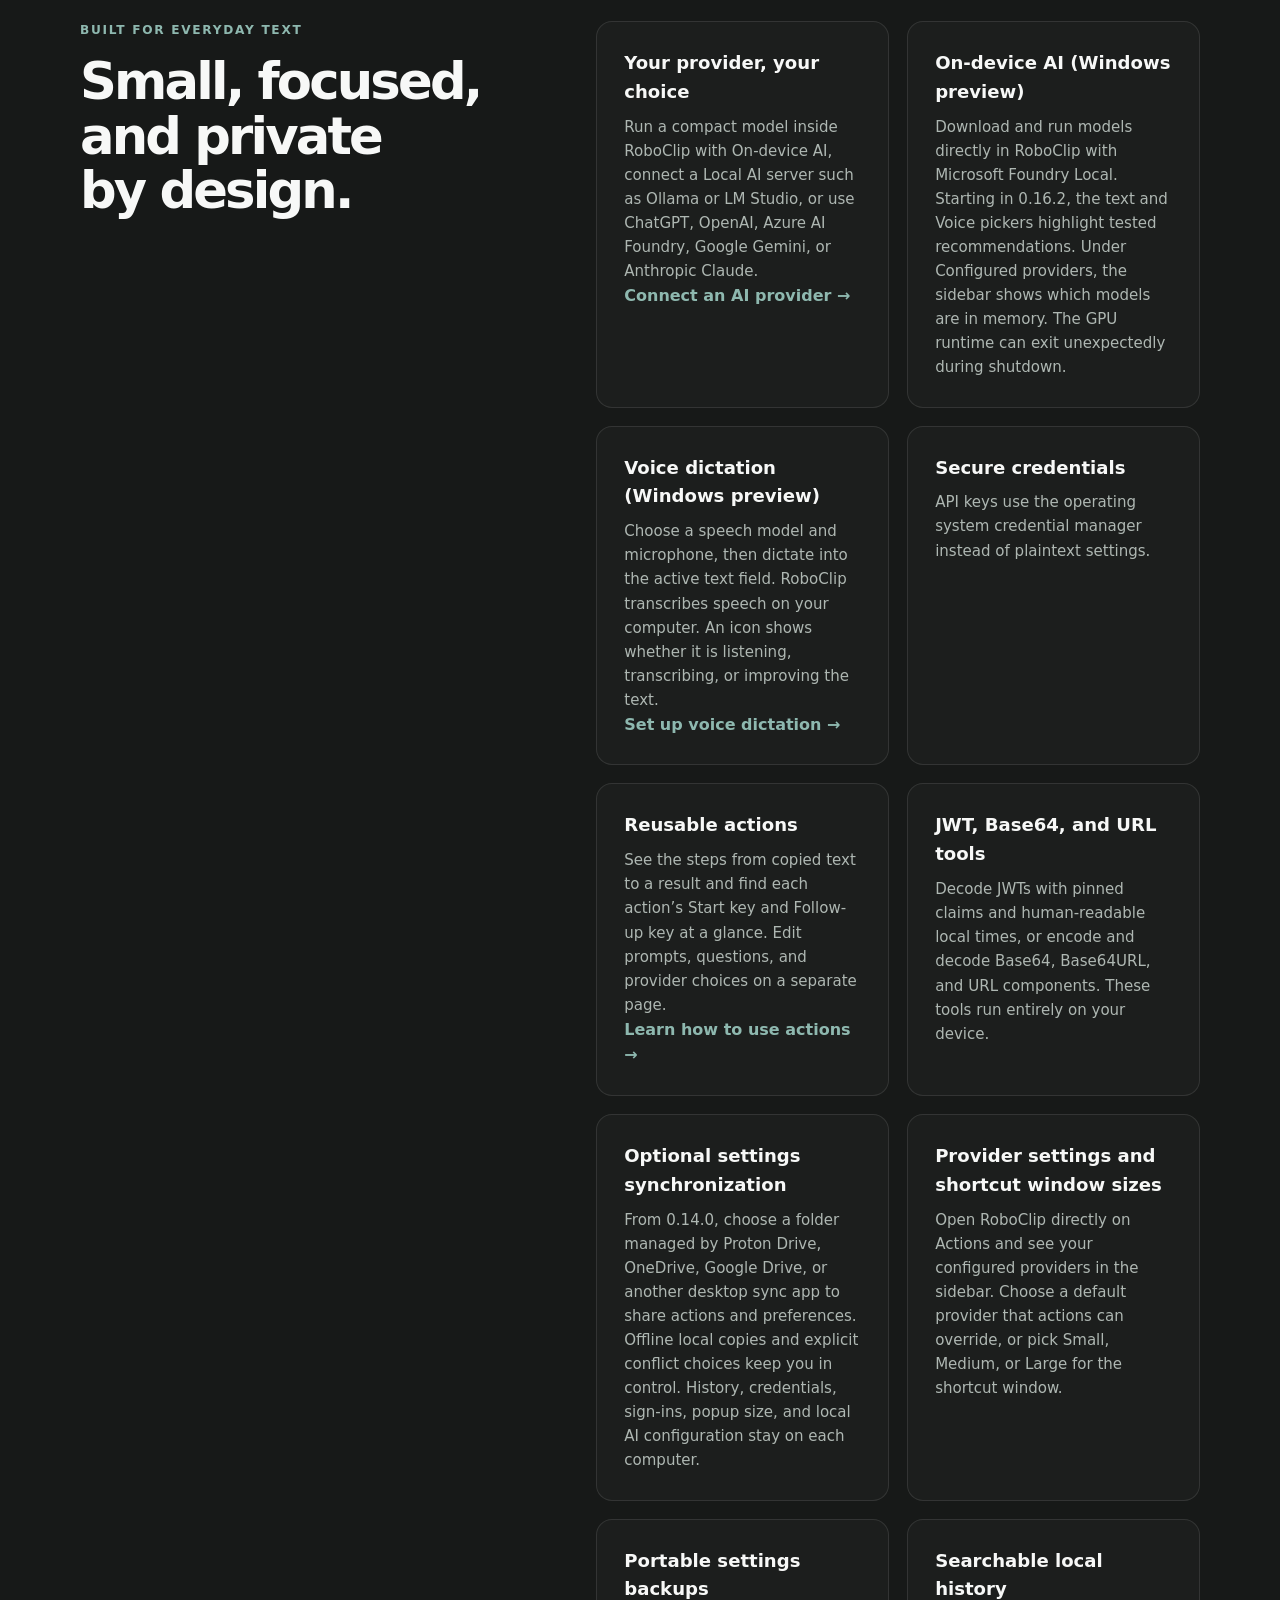
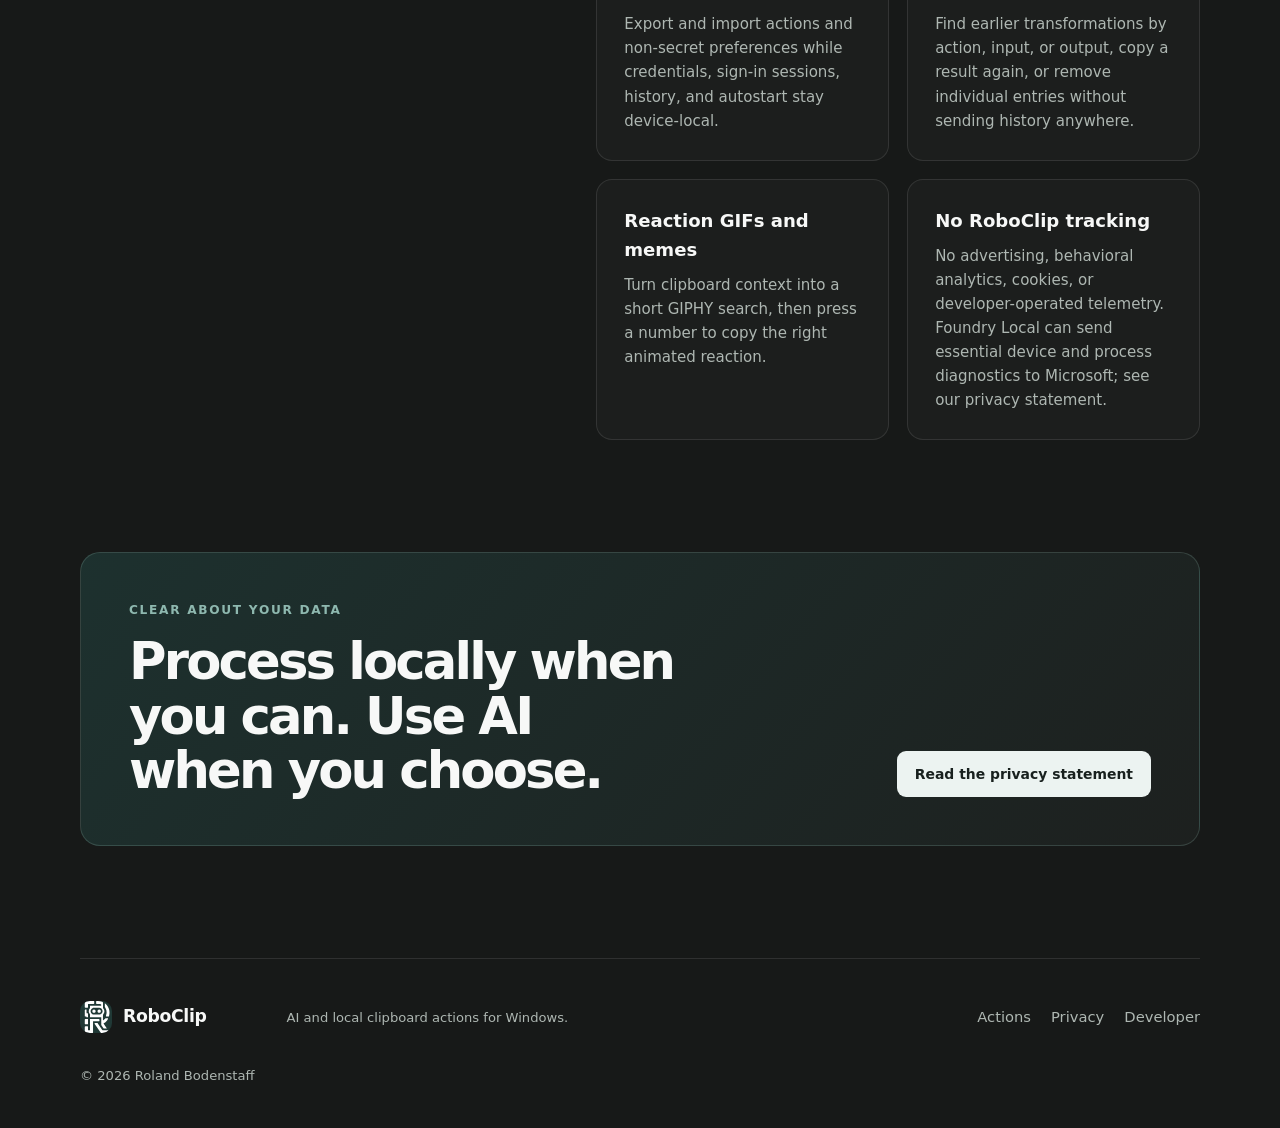
==== commit f2500d1d: "Document RoboClip 0.16.2 model recommendations" ====
--- a/index.html
+++ b/index.html
@@ -123,7 +123,7 @@
           </article>
           <article>
             <h3>On-device AI (Windows preview)</h3>
-            <p>Download and run models directly in RoboClip with Microsoft Foundry Local. Choose a recommendation for speed, balance, or quality. Under Configured providers, the sidebar shows which text and voice models are in memory. The GPU runtime can exit unexpectedly during shutdown.</p>
+            <p>Download and run models directly in RoboClip with Microsoft Foundry Local. Starting in 0.16.2, the text and Voice pickers highlight tested recommendations. Under Configured providers, the sidebar shows which models are in memory. The GPU runtime can exit unexpectedly during shutdown.</p>
           </article>
           <article>
             <h3>Voice dictation (Windows preview)</h3>
